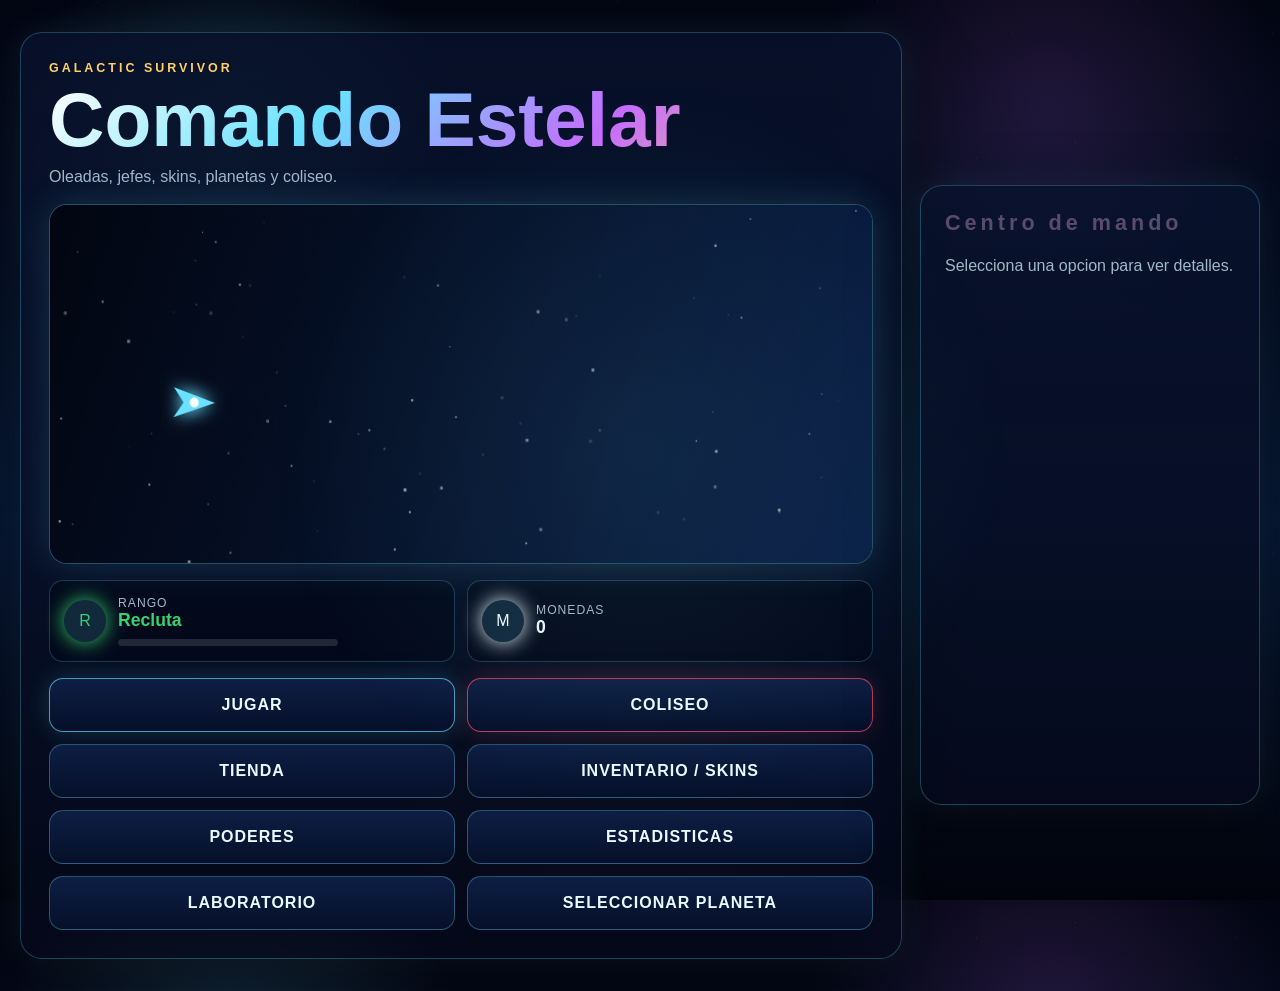
==== index.html @ d316ee35 "first commit" ====
<!DOCTYPE html>
<html lang="es">
<head>
    <meta charset="UTF-8">
    <meta name="viewport" content="width=device-width, initial-scale=1.0">
    <title>Galactic Survivor</title>
    <link rel="stylesheet" href="css/juego.css">
    <link rel="stylesheet" href="css/expansion.css">
    <link rel="stylesheet" href="css/menu.css">
</head>
<body class="menu-active">
    <main class="menu-shell">
        <section class="hero-panel" aria-label="Menu principal">
            <div class="brand-block">
                <p class="eyebrow">Galactic Survivor</p>
                <h1>Comando Estelar</h1>
                <p class="subtitle">Oleadas, jefes, skins, planetas y coliseo.</p>
            </div>

            <div class="preview-frame" id="previewFrame">
                <canvas id="gamePreview" width="920" height="360" aria-label="Preview animado del juego"></canvas>
                <div class="preview-scan"></div>
            </div>

            <div class="status-row">
                <article class="rank-card" id="rankCard">
                    <span class="rank-icon" id="rankIcon">R</span>
                    <div>
                        <small>Rango</small>
                        <strong id="rankName">Recluta</strong>
                        <div class="rank-bar"><span id="rankProgress"></span></div>
                    </div>
                </article>
                <article class="currency-card" id="coinCard">
                    <span class="coin-icon">M</span>
                    <div>
                        <small>Monedas</small>
                        <strong id="coinAmount">0</strong>
                    </div>
                </article>
            </div>

            <nav class="main-actions" aria-label="Acciones principales">
                <button class="pro-btn primary" data-play="normal">Jugar</button>
                <button class="pro-btn danger" data-play="coliseum">Coliseo</button>
                <button class="pro-btn" data-panel="shop">Tienda</button>
                <button class="pro-btn" data-panel="inventory">Inventario / Skins</button>
                <button class="pro-btn" data-panel="powers">Poderes</button>
                <button class="pro-btn" data-panel="stats">Estadisticas</button>
                <button class="pro-btn" data-panel="lab">Laboratorio</button>
                <button class="pro-btn" data-panel="planet">Seleccionar Planeta</button>
            </nav>
        </section>

        <aside class="side-panel">
            <h2 id="panelTitle">Centro de mando</h2>
            <div id="panelContent" class="panel-content">
                <p>Selecciona una opcion para ver detalles.</p>
            </div>
        </aside>
    </main>
    <div id="gameContainer">
        <canvas id="gameCanvas"></canvas>

        <!-- HUD -->
        <div id="hud" class="hidden">
            <div id="hudTop">
                <div id="playerStats">
                    <div id="healthBarContainer"><div id="healthBar"></div><span id="healthText">100/100</span></div>
                    <div id="shieldBarContainer"><div id="shieldBar"></div><span id="shieldText">0</span></div>
                </div>
                <div id="waveInfo"><span id="waveText">Oleada 1</span><span id="enemyCount">Enemigos: 0</span></div>
                <div id="scoreInfo"><span id="scoreText">Puntuacion: 0</span><span id="comboText">Combo: x1</span><span id="levelText">Nivel: 1</span></div>
            </div>

            <div id="hudBottom">
                <div id="weaponInfo"><span id="weaponName">Disparo Normal</span><div id="ammoBarContainer"><div id="ammoBar"></div></div></div>
                <div id="cooldowns">
                    <div class="cooldown" id="dashCooldown"><div class="cooldownBar" id="dashBar"></div><span>Dash (Shift)</span></div>
                    <div class="cooldown" id="skillCooldown"><div class="cooldownBar" id="skillBar"></div><span>Habilidad (E)</span></div>
                </div>
                <div id="powerups"><div id="activePowerups"></div></div>
            </div>
        </div>

        <!-- Gamification UI -->
        <div id="gamificationUI" class="hidden">
            <div id="topRightUI">
                <div class="currency-item"><span class="currency-icon">M</span><span id="coinsAmount">0</span></div>
                <div class="currency-item"><span class="currency-icon">C</span><span id="creditsAmount">0</span></div>
                <div class="currency-item"><span class="currency-icon">BP</span><span id="bpAmount">0</span></div>
            </div>
            <div id="playerXPBar">
                <span id="rankBadge">Novato</span>
                <div id="xpBarContainer"><div id="xpBarFill"></div></div>
                <span id="xpText">0/100</span>
            </div>
            <div id="quickAccessButtons">
                <button id="btnMissions" class="quick-btn" title="Misiones">M</button>
                <button id="btnShop" class="quick-btn" title="Tienda">T</button>
                <button id="btnRanking" class="quick-btn" title="Ranking">R</button>
                <button id="btnBattlePass" class="quick-btn" title="Pase de Batalla">BP</button>
            </div>

            <!-- Misiones -->
            <div id="missionsPanel" class="gamification-panel hidden">
                <div class="panel-header">
                    <h3>Misiones Diarias</h3>
                    <div class="panel-actions"><button id="btnRefreshMissions" class="action-btn" title="Renovar">Renovar</button><button id="closeMissions" class="close-btn">X</button></div>
                </div>
                <div id="missionsList"></div>
            </div>

            <!-- Tienda -->
            <div id="shopPanel" class="gamification-panel hidden">
                <div class="panel-header"><h3>Tienda</h3><button id="closeShop" class="close-btn">X</button></div>
                <div class="shopTabs">
                    <button class="shopTab active" data-tab="skin">Skins</button>
                    <button class="shopTab" data-tab="frame">Marcos</button>
                    <button class="shopTab" data-tab="effect">Efectos</button>
                </div>
                <div id="shopContent"></div>
            </div>

            <!-- Ranking -->
            <div id="rankingPanel" class="gamification-panel hidden">
                <div class="panel-header"><h3>Ranking</h3><button id="closeRanking" class="close-btn">X</button></div>
                <div class="rankingTabs">
                    <button class="rankTab active" data-rank="coins">Monedas</button>
                    <button class="rankTab" data-rank="kills">Kills</button>
                    <button class="rankTab" data-rank="level">Nivel</button>
                </div>
                <div id="rankingList"></div>
            </div>

            <!-- Battle Pass -->
            <div id="battlePassPanel" class="gamification-panel hidden">
                <div class="panel-header"><h3>Pase de Batalla</h3><button id="closeBattlePass" class="close-btn">X</button></div>
                <div class="bp-info">
                    <span>Nivel <span id="bpLevelNum">1</span></span>
                    <div id="bpProgressBar"><div id="bpProgressFill"></div></div>
                    <span id="bpXPText">0/1000 XP</span>
                </div>
                <div id="bpRewardsList"></div>
                <div id="premiumBanner" class="bp-premium-banner" style="display:none;"><button id="btnBuyPremium" class="premium-btn">Comprar Premium (1000 monedas)</button></div>
            </div>
        </div>

        <!-- Menus -->
        <div id="mainMenu" class="screen">
            <div class="menuBg"></div>
            <div class="menuContent">
                <h1 class="gameTitle">GALACTIC SURVIVOR</h1>
                <p class="gameSubtitle">Shooter espacial por oleadas</p>
                <div class="menuButtons">
                    <button id="btnStart" class="menuBtn primary">JUGAR</button>
                    <button id="btnColiseum" class="menuBtn primary coliseumBtn">COLISEO</button>
                    <button id="btnDifficulty" class="menuBtn">Dificultad: Normal</button>
                    <button id="btnControls" class="menuBtn">Controles</button>
                    <button id="btnGamificationMenu" class="menuBtn">Gamificacion</button>
                </div>
                <div id="highScore">Record: <span>0</span></div>
                <div id="playerStatsSummary">
                    <span>Nivel: <span id="menuLevel">1</span></span>
                    <span>Rango: <span id="menuRank">Novato</span></span>
                    <span>Monedas: <span id="menuCoins">0</span></span>
                </div>
            </div>
        </div>

        <div id="gamificationMenuScreen" class="screen hidden">
            <div class="menuBg"></div>
            <div class="menuContent">
                <h2>GAMIFICACION</h2>
                <p class="gameSubtitle">Misiones - Tienda - Ranking - Pase de Batalla</p>
                <div class="menuButtons">
                    <button id="btnOpenMissions" class="menuBtn">Misiones</button>
                    <button id="btnOpenShop" class="menuBtn">Tienda</button>
                    <button id="btnOpenRanking" class="menuBtn">Ranking</button>
                    <button id="btnOpenBattlePass" class="menuBtn">Pase</button>
                </div>
                <button id="btnBackGamification" class="menuBtn">Volver</button>
            </div>
        </div>

        <!-- Otras pantallas -->
        <div id="controlsScreen" class="screen hidden">
            <div class="menuBg"></div>
            <div class="menuContent">
                <h2>CONTROLES</h2>
                <div class="controlsList">
                    <div class="controlItem"><span class="key">W A S D</span><span>Moverse</span></div>
                    <div class="controlItem"><span class="key">Mouse</span><span>Apuntar</span></div>
                    <div class="controlItem"><span class="key">Click Izq</span><span>Disparar</span></div>
                    <div class="controlItem"><span class="key">Shift</span><span>Dash</span></div>
                    <div class="controlItem"><span class="key">E</span><span>Nave aliada gigante</span></div>
                    <div class="controlItem"><span class="key">C</span><span>Explosion de choque</span></div>
                    <div class="controlItem"><span class="key">R</span><span>Recargar</span></div>
                    <div class="controlItem"><span class="key">1-7</span><span>Cambiar Arma</span></div>
                    <div class="controlItem"><span class="key">8</span><span>Escopeta</span></div>
                    <div class="controlItem"><span class="key">9</span><span>Railgun</span></div>
                    <div class="controlItem"><span class="key">0</span><span>Canon Plasma</span></div>
                    <div class="controlItem"><span class="key">P / Esc</span><span>Pausar</span></div>
                </div>
                <button id="btnBackControls" class="menuBtn">Volver</button>
            </div>
        </div>

        <div id="pauseScreen" class="screen hidden">
            <div class="menuBg"></div>
            <div class="menuContent">
                <h2>PAUSA</h2>
                <div class="menuButtons">
                    <button id="btnResume" class="menuBtn primary">Reanudar</button>
                    <button id="btnRestartPause" class="menuBtn">Reiniciar</button>
                    <button id="btnMenuPause" class="menuBtn">Menu Principal</button>
                </div>
            </div>
        </div>

        <div id="gameOverScreen" class="screen hidden">
            <div class="menuBg"></div>
            <div class="menuContent">
                <h2 class="defeat">DERROTA</h2>
                <div class="statsSummary">
                    <p>Oleada: <span id="finalWave">1</span></p>
                    <p>Puntuacion: <span id="finalScore">0</span></p>
                    <p>Enemigos: <span id="finalKills">0</span></p>
                    <p>Combo max: <span id="finalCombo">x1</span></p>
                    <p>Nivel: <span id="finalLevel">1</span></p>
                    <p>XP total: <span id="finalXP">0</span></p>
                    <p>Monedas ganadas: <span id="finalCoins">0</span></p>
                </div>
                <div class="menuButtons">
                    <button id="btnRestart" class="menuBtn primary">Reintentar</button>
                    <button id="btnMenu" class="menuBtn">Menu Principal</button>
                </div>
            </div>
        </div>

        <div id="victoryScreen" class="screen hidden">
            <div class="menuBg"></div>
            <div class="menuContent">
                <h2 class="victory">VICTORIA!</h2>
                <p class="victorySub">Has derrotado a todos los jefes!</p>
                <div class="statsSummary">
                    <p>Puntuacion: <span id="victoryScore">0</span></p>
                    <p>Enemigos: <span id="victoryKills">0</span></p>
                    <p>Nivel: <span id="victoryLevel">1</span></p>
                    <p>XP: <span id="victoryXP">0</span></p>
                </div>
                <div class="menuButtons">
                    <button id="btnRestartVictory" class="menuBtn primary">Jugar de Nuevo</button>
                    <button id="btnMenuVictory" class="menuBtn">Menu Principal</button>
                </div>
            </div>
        </div>

        <div id="shopScreen" class="screen hidden">
            <div class="menuBg"></div>
            <div class="menuContent">
                <h2>MEJORAS</h2>
                <p class="shopSubtitle">Elige una mejora</p>
                <div id="shopOptions" class="shopGrid"></div>
                <button id="btnSkipShop" class="menuBtn">Saltar</button>
            </div>
        </div>

        <!-- Notificaciones & overlays -->
        <div id="notifications"></div>
        <div id="eventOverlay"></div>

        <!-- Boss bar -->
        <div id="bossBar" class="hidden">
            <div id="bossName">JEFE</div>
            <div id="bossHealthContainer"><div id="bossHealthBar"></div></div>
        </div>
    </div>

    <div id="toastLayer" class="toast-layer" aria-live="polite"></div>
    <div id="transitionOverlay" class="transition-overlay"></div>
    <script src="js/juego.js"></script>
    <script src="js/expansion.js"></script>
    <script src="js/mega-content.js"></script>
    <script src="js/menu.js"></script>
</body>
</html>
---- css/juego.css ----
/* ========================
   RESET & BASE
   ======================== */
* {
    margin: 0;
    padding: 0;
    box-sizing: border-box;
}

body {
    background: #0a0a0f;
    color: #fff;
    font-family: 'Segoe UI', 'Roboto', 'Arial', sans-serif;
    overflow: hidden;
    width: 100vw;
    height: 100vh;
}

#gameContainer {
    position: relative;
    width: 100vw;
    height: 100vh;
    overflow: hidden;
}

#gameCanvas {
    display: block;
    width: 100%;
    height: 100%;
    background: #0a0a0f;
}

/* ========================
   UTILITIES
   ======================== */
.hidden {
    display: none !important;
}

/* ========================
   SCREENS (Menus, Overlays)
   ======================== */
.screen {
    position: absolute;
    top: 0;
    left: 0;
    width: 100%;
    height: 100%;
    display: flex;
    align-items: center;
    justify-content: center;
    z-index: 100;
}

.menuBg {
    position: absolute;
    top: 0;
    left: 0;
    width: 100%;
    height: 100%;
    background: rgba(5, 5, 15, 0.92);
    backdrop-filter: blur(8px);
}

.menuContent {
    position: relative;
    z-index: 101;
    text-align: center;
    padding: 40px;
    max-width: 600px;
    width: 90%;
}

/* ========================
   TITLES & TEXT
   ======================== */
.gameTitle {
    font-size: 4rem;
    font-weight: 900;
    letter-spacing: 8px;
    text-transform: uppercase;
    background: linear-gradient(135deg, #00f0ff, #ff00e4, #ffea00);
    -webkit-background-clip: text;
    -webkit-text-fill-color: transparent;
    background-clip: text;
    text-shadow: 0 0 40px rgba(0, 240, 255, 0.5);
    margin-bottom: 10px;
    animation: titlePulse 3s ease-in-out infinite;
}

@keyframes titlePulse {
    0%, 100% { filter: brightness(1); }
    50% { filter: brightness(1.3); }
}

.gameSubtitle {
    font-size: 1.2rem;
    color: #8899aa;
    margin-bottom: 40px;
    letter-spacing: 4px;
    text-transform: uppercase;
}

h2 {
    font-size: 2.5rem;
    font-weight: 800;
    margin-bottom: 20px;
    letter-spacing: 4px;
}

h2.defeat {
    color: #ff4444;
    text-shadow: 0 0 30px rgba(255, 68, 68, 0.6);
}

h2.victory {
    color: #00ff88;
    text-shadow: 0 0 30px rgba(0, 255, 136, 0.6);
}

.victorySub {
    color: #aaddff;
    font-size: 1.1rem;
    margin-bottom: 20px;
}

/* ========================
   BUTTONS
   ======================== */
.menuButtons {
    display: flex;
    flex-direction: column;
    gap: 12px;
    margin-top: 30px;
}

.menuBtn {
    padding: 14px 40px;
    font-size: 1.1rem;
    font-weight: 700;
    letter-spacing: 2px;
    text-transform: uppercase;
    border: 2px solid rgba(0, 240, 255, 0.3);
    background: rgba(0, 20, 40, 0.6);
    color: #aaddff;
    cursor: pointer;
    transition: all 0.3s ease;
    border-radius: 4px;
    position: relative;
    overflow: hidden;
}

.menuBtn::before {
    content: '';
    position: absolute;
    top: 0;
    left: -100%;
    width: 100%;
    height: 100%;
    background: linear-gradient(90deg, transparent, rgba(0, 240, 255, 0.1), transparent);
    transition: left 0.5s ease;
}

.menuBtn:hover::before {
    left: 100%;
}

.menuBtn:hover {
    border-color: #00f0ff;
    color: #fff;
    background: rgba(0, 40, 80, 0.8);
    box-shadow: 0 0 20px rgba(0, 240, 255, 0.3);
    transform: translateY(-2px);
}

.menuBtn.primary {
    border-color: #00f0ff;
    background: rgba(0, 60, 100, 0.6);
    color: #fff;
    box-shadow: 0 0 15px rgba(0, 240, 255, 0.2);
}

.menuBtn.primary:hover {
    background: rgba(0, 100, 160, 0.8);
    box-shadow: 0 0 30px rgba(0, 240, 255, 0.5);
}

/* ========================
   STATS SUMMARY
   ======================== */
.statsSummary {
    margin: 20px 0;
    padding: 20px;
    background: rgba(0, 20, 40, 0.5);
    border: 1px solid rgba(0, 240, 255, 0.2);
    border-radius: 8px;
}

.statsSummary p {
    font-size: 1.1rem;
    margin: 8px 0;
    color: #aaddff;
}

.statsSummary span {
    color: #00f0ff;
    font-weight: 700;
    font-size: 1.2rem;
}

#highScore {
    margin-top: 30px;
    font-size: 1rem;
    color: #ffea00;
    letter-spacing: 2px;
}

#highScore span {
    font-weight: 700;
    font-size: 1.3rem;
}

/* ========================
   CONTROLS SCREEN
   ======================== */
.controlsList {
    display: flex;
    flex-direction: column;
    gap: 10px;
    margin: 20px 0;
    text-align: left;
    max-width: 400px;
    margin-left: auto;
    margin-right: auto;
}

.controlItem {
    display: flex;
    justify-content: space-between;
    align-items: center;
    padding: 10px 16px;
    background: rgba(0, 20, 40, 0.5);
    border: 1px solid rgba(0, 240, 255, 0.15);
    border-radius: 6px;
}

.controlItem .key {
    font-weight: 700;
    color: #00f0ff;
    font-family: monospace;
    font-size: 0.95rem;
    background: rgba(0, 40, 80, 0.5);
    padding: 4px 10px;
    border-radius: 4px;
    border: 1px solid rgba(0, 240, 255, 0.3);
}

.controlItem span:last-child {
    color: #aaddff;
    font-size: 0.95rem;
}

/* ========================
   SHOP SCREEN
   ======================== */
.shopSubtitle {
    color: #8899aa;
    margin-bottom: 20px;
}

.shopGrid {
    display: grid;
    grid-template-columns: repeat(auto-fit, minmax(160px, 1fr));
    gap: 15px;
    margin: 20px 0;
    max-width: 700px;
    margin-left: auto;
    margin-right: auto;
}

.shopOption {
    padding: 20px 15px;
    background: rgba(0, 20, 40, 0.6);
    border: 2px solid rgba(0, 240, 255, 0.2);
    border-radius: 10px;
    cursor: pointer;
    transition: all 0.3s ease;
    text-align: center;
}

.shopOption:hover {
    border-color: #00f0ff;
    background: rgba(0, 40, 80, 0.7);
    transform: translateY(-5px);
    box-shadow: 0 10px 30px rgba(0, 240, 255, 0.2);
}

.shopOption .shopIcon {
    font-size: 2.5rem;
    margin-bottom: 8px;
}

.shopOption .shopName {
    font-weight: 700;
    color: #fff;
    font-size: 0.95rem;
    margin-bottom: 4px;
}

.shopOption .shopDesc {
    font-size: 0.8rem;
    color: #8899aa;
}

/* ========================
   HUD
   ======================== */
#hud {
    position: absolute;
    top: 0;
    left: 0;
    width: 100%;
    height: 100%;
    pointer-events: none;
    z-index: 50;
}

#hudTop {
    position: absolute;
    top: 0;
    left: 0;
    width: 100%;
    padding: 15px 25px;
    display: flex;
    justify-content: space-between;
    align-items: flex-start;
    background: linear-gradient(to bottom, rgba(0,0,0,0.6), transparent);
}

#hudBottom {
    position: absolute;
    bottom: 0;
    left: 0;
    width: 100%;
    padding: 15px 25px;
    display: flex;
    justify-content: space-between;
    align-items: flex-end;
    background: linear-gradient(to top, rgba(0,0,0,0.6), transparent);
}

/* Player Stats */
#playerStats {
    display: flex;
    flex-direction: column;
    gap: 6px;
    min-width: 200px;
}

#healthBarContainer, #shieldBarContainer {
    position: relative;
    width: 200px;
    height: 18px;
    background: rgba(0, 0, 0, 0.5);
    border: 1px solid rgba(255, 255, 255, 0.1);
    border-radius: 9px;
    overflow: hidden;
}

#healthBar {
    width: 100%;
    height: 100%;
    background: linear-gradient(90deg, #ff3333, #ff6666);
    border-radius: 9px;
    transition: width 0.2s ease;
    box-shadow: 0 0 10px rgba(255, 51, 51, 0.4);
}

#shieldBar {
    width: 0%;
    height: 100%;
    background: linear-gradient(90deg, #00aaff, #66ccff);
    border-radius: 9px;
    transition: width 0.2s ease;
    box-shadow: 0 0 10px rgba(0, 170, 255, 0.4);
}

#healthText, #shieldText {
    position: absolute;
    top: 50%;
    left: 50%;
    transform: translate(-50%, -50%);
    font-size: 0.7rem;
    font-weight: 700;
    color: #fff;
    text-shadow: 0 1px 3px rgba(0,0,0,0.8);
    pointer-events: none;
}

/* Wave Info */
#waveInfo {
    text-align: center;
}

#waveText {
    display: block;
    font-size: 1.4rem;
    font-weight: 800;
    color: #ffea00;
    text-shadow: 0 0 15px rgba(255, 234, 0, 0.5);
    letter-spacing: 2px;
}

#enemyCount {
    display: block;
    font-size: 0.85rem;
    color: #8899aa;
    margin-top: 4px;
}

/* Score Info */
#scoreInfo {
    text-align: right;
    min-width: 180px;
}

#scoreText {
    display: block;
    font-size: 1.1rem;
    font-weight: 700;
    color: #00f0ff;
    text-shadow: 0 0 10px rgba(0, 240, 255, 0.4);
}

#comboText {
    display: block;
    font-size: 0.9rem;
    color: #ffaa00;
    margin-top: 4px;
    font-weight: 700;
}

/* Weapon Info */
#weaponInfo {
    display: flex;
    flex-direction: column;
    gap: 4px;
}

#weaponName {
    font-size: 0.85rem;
    font-weight: 700;
    color: #ffea00;
    text-shadow: 0 0 8px rgba(255, 234, 0, 0.3);
}

#ammoBarContainer {
    width: 150px;
    height: 8px;
    background: rgba(0, 0, 0, 0.5);
    border-radius: 4px;
    overflow: hidden;
}

#ammoBar {
    width: 100%;
    height: 100%;
    background: linear-gradient(90deg, #ffaa00, #ffea00);
    border-radius: 4px;
    transition: width 0.1s ease;
}

/* Cooldowns */
#cooldowns {
    display: flex;
    gap: 15px;
}

.cooldown {
    display: flex;
    flex-direction: column;
    align-items: center;
    gap: 4px;
}

.cooldown span {
    font-size: 0.65rem;
    color: #8899aa;
    text-transform: uppercase;
    letter-spacing: 1px;
}

.cooldownBar {
    width: 50px;
    height: 6px;
    background: rgba(0, 0, 0, 0.5);
    border-radius: 3px;
    overflow: hidden;
    border: 1px solid rgba(255, 255, 255, 0.1);
}

.cooldownBar.ready {
    background: linear-gradient(90deg, #00ff88, #00cc66);
    box-shadow: 0 0 8px rgba(0, 255, 136, 0.4);
}

.cooldownBar.cooldown {
    background: linear-gradient(90deg, #ff4444, #cc3333);
}

/* Powerups */
#activePowerups {
    display: flex;
    gap: 8px;
    flex-wrap: wrap;
    justify-content: flex-end;
}

.powerupIcon {
    width: 36px;
    height: 36px;
    border-radius: 50%;
    display: flex;
    align-items: center;
    justify-content: center;
    font-size: 1.2rem;
    border: 2px solid;
    position: relative;
    animation: powerupPulse 1s ease-in-out infinite;
}

@keyframes powerupPulse {
    0%, 100% { transform: scale(1); }
    50% { transform: scale(1.1); }
}

.powerupTimer {
    position: absolute;
    bottom: -2px;
    left: 50%;
    transform: translateX(-50%);
    font-size: 0.55rem;
    font-weight: 700;
    color: #fff;
    background: rgba(0,0,0,0.7);
    padding: 1px 4px;
    border-radius: 3px;
    white-space: nowrap;
}

/* ========================
   BOSS BAR
   ======================== */
#bossBar {
    position: absolute;
    top: 70px;
    left: 50%;
    transform: translateX(-50%);
    width: 500px;
    max-width: 80%;
    z-index: 60;
    text-align: center;
}

#bossName {
    font-size: 1.1rem;
    font-weight: 800;
    color: #ff4444;
    text-shadow: 0 0 15px rgba(255, 68, 68, 0.6);
    margin-bottom: 6px;
    letter-spacing: 3px;
    text-transform: uppercase;
}

#bossHealthContainer {
    width: 100%;
    height: 16px;
    background: rgba(0, 0, 0, 0.6);
    border: 2px solid rgba(255, 68, 68, 0.4);
    border-radius: 8px;
    overflow: hidden;
    box-shadow: 0 0 20px rgba(255, 68, 68, 0.2);
}

#bossHealthBar {
    width: 100%;
    height: 100%;
    background: linear-gradient(90deg, #cc0000, #ff4444, #ff6666);
    border-radius: 8px;
    transition: width 0.3s ease;
    box-shadow: inset 0 0 10px rgba(255, 0, 0, 0.3);
}

/* ========================
   NOTIFICATIONS
   ======================== */
#notifications {
    position: absolute;
    top: 80px;
    left: 50%;
    transform: translateX(-50%);
    z-index: 70;
    display: flex;
    flex-direction: column;
    align-items: center;
    gap: 8px;
    pointer-events: none;
}

.notification {
    padding: 10px 24px;
    border-radius: 6px;
    font-weight: 700;
    font-size: 0.95rem;
    animation: notifyIn 0.4s ease, notifyOut 0.4s ease 2s forwards;
    text-transform: uppercase;
    letter-spacing: 1px;
    white-space: nowrap;
}

.notification.wave {
    background: rgba(255, 234, 0, 0.15);
    border: 1px solid rgba(255, 234, 0, 0.4);
    color: #ffea00;
    text-shadow: 0 0 10px rgba(255, 234, 0, 0.5);
    font-size: 1.2rem;
}

.notification.boss {
    background: rgba(255, 68, 68, 0.15);
    border: 1px solid rgba(255, 68, 68, 0.4);
    color: #ff4444;
    text-shadow: 0 0 15px rgba(255, 68, 68, 0.6);
    font-size: 1.4rem;
}

.notification.powerup {
    background: rgba(0, 240, 255, 0.15);
    border: 1px solid rgba(0, 240, 255, 0.4);
    color: #00f0ff;
    text-shadow: 0 0 10px rgba(0, 240, 255, 0.5);
}

.notification.combo {
    background: rgba(255, 170, 0, 0.15);
    border: 1px solid rgba(255, 170, 0, 0.4);
    color: #ffaa00;
    text-shadow: 0 0 10px rgba(255, 170, 0, 0.5);
}

@keyframes notifyIn {
    from { opacity: 0; transform: translateY(-20px) scale(0.9); }
    to { opacity: 1; transform: translateY(0) scale(1); }
}

@keyframes notifyOut {
    from { opacity: 1; transform: translateY(0) scale(1); }
    to { opacity: 0; transform: translateY(-20px) scale(0.9); }
}

/* ========================
   DAMAGE NUMBERS (Canvas overlay via JS)
   ======================== */
/* Damage numbers are drawn on canvas */

/* ========================
   RESPONSIVE
   ======================== */
@media (max-width: 768px) {
    .gameTitle {
        font-size: 2.5rem;
        letter-spacing: 4px;
    }

    #hudTop, #hudBottom {
        padding: 10px 15px;
    }

    #healthBarContainer, #shieldBarContainer {
        width: 140px;
        height: 14px;
    }

    #waveText {
        font-size: 1rem;
    }

    #scoreText {
        font-size: 0.9rem;
    }

    .shopGrid {
        grid-template-columns: 1fr;
    }
}

/* ========================
   GALACTIC WAR OVERRIDES
   ======================== */
:root {
    --space-1: #020611;
    --space-2: #07152a;
    --space-3: #101c42;
    --glow-cyan: #7df9ff;
    --glow-gold: #ffd166;
    --glow-violet: #b388ff;
}

body {
    background:
        radial-gradient(circle at 20% 20%, rgba(125,249,255,0.08), transparent 22%),
        radial-gradient(circle at 80% 18%, rgba(179,136,255,0.12), transparent 20%),
        radial-gradient(circle at 50% 70%, rgba(255,209,102,0.06), transparent 30%),
        linear-gradient(180deg, var(--space-1), var(--space-2) 48%, var(--space-3));
    color: #e8f7ff;
    font-family: "Segoe UI", "Trebuchet MS", sans-serif;
}

#gameCanvas {
    background: linear-gradient(180deg, #030813, #08152c 50%, #0f2144);
}

.menuBg {
    background:
        radial-gradient(circle at 18% 18%, rgba(125,249,255,0.16), transparent 18%),
        radial-gradient(circle at 78% 20%, rgba(179,136,255,0.18), transparent 20%),
        radial-gradient(circle at 50% 75%, rgba(255,209,102,0.08), transparent 24%),
        rgba(2, 6, 17, 0.88);
}

.menuContent,
.statsSummary,
.controlItem,
#hudTop,
#hudBottom,
#bossHealthContainer {
    background: linear-gradient(180deg, rgba(10, 20, 42, 0.82), rgba(5, 12, 28, 0.78));
    border-color: rgba(125,249,255,0.18);
    box-shadow: 0 18px 40px rgba(0, 0, 0, 0.28), 0 0 30px rgba(125,249,255,0.08);
}

.gameTitle {
    background: linear-gradient(135deg, #ffffff, var(--glow-cyan), var(--glow-violet), var(--glow-gold));
    -webkit-background-clip: text;
    background-clip: text;
    text-shadow: 0 0 30px rgba(125, 249, 255, 0.25);
}

.menuBtn {
    border-color: rgba(125,249,255,0.32);
    background: linear-gradient(180deg, rgba(14, 32, 60, 0.92), rgba(9, 20, 40, 0.92));
    color: #dff8ff;
}

.menuBtn.primary {
    background: linear-gradient(180deg, rgba(16, 73, 118, 0.95), rgba(8, 41, 78, 0.95));
    box-shadow: 0 0 28px rgba(125,249,255,0.18);
}

#bossHealthBar {
    background: linear-gradient(90deg, #ff6b6b, #ffd166, #7df9ff);
}

.notification.wave {
    background: rgba(125, 249, 255, 0.14);
    border-color: rgba(125, 249, 255, 0.32);
    color: #dff8ff;
}

.notification.boss {
    background: rgba(255, 80, 80, 0.16);
    border-color: rgba(255, 120, 120, 0.42);
}

/* ========================
   CARTOON THEME OVERRIDES
   ======================== */
:root {
    --candy-pink: #ff8dc7;
    --candy-yellow: #ffd166;
    --candy-mint: #7ae582;
    --candy-sky: #7bdff2;
    --candy-lavender: #b388ff;
    --ink: #5b4b6a;
    --panel: rgba(255, 255, 255, 0.7);
}

body {
    background:
        radial-gradient(circle at top left, rgba(255,255,255,0.75), transparent 28%),
        linear-gradient(180deg, #b8f0ff 0%, #e4fbff 45%, #fff1c9 100%);
    color: var(--ink);
    font-family: "Trebuchet MS", "Comic Sans MS", "Segoe UI", sans-serif;
}

#gameCanvas {
    background: linear-gradient(180deg, #b8f0ff 0%, #fff6d8 100%);
}

.menuBg {
    background:
        radial-gradient(circle at 20% 20%, rgba(255,255,255,0.8), transparent 20%),
        radial-gradient(circle at 80% 15%, rgba(255,255,255,0.55), transparent 18%),
        linear-gradient(180deg, rgba(185,240,255,0.78), rgba(255,241,201,0.86));
    backdrop-filter: blur(12px);
}

.menuContent {
    background: rgba(255,255,255,0.34);
    border: 3px solid rgba(255,255,255,0.55);
    border-radius: 32px;
    box-shadow: 0 20px 50px rgba(129, 114, 170, 0.18);
}

.gameTitle {
    font-family: "Trebuchet MS", "Comic Sans MS", cursive;
    text-transform: none;
    letter-spacing: 3px;
    background: linear-gradient(135deg, var(--candy-pink), var(--candy-lavender), var(--candy-sky), var(--candy-yellow));
    text-shadow: 0 8px 20px rgba(255, 141, 199, 0.25);
}

.gameSubtitle,
h2,
.victorySub,
.statsSummary p,
.controlItem span:last-child,
.cooldown span,
#scoreText,
#waveText,
#enemyCount,
#highScore {
    color: var(--ink);
}

h2.defeat {
    color: #ff6b8b;
    text-shadow: 0 0 18px rgba(255, 107, 139, 0.25);
}

h2.victory {
    color: #38b66a;
    text-shadow: 0 0 18px rgba(56, 182, 106, 0.25);
}

.menuBtn,
.controlItem,
.statsSummary,
.shopCard,
#hudTop,
#hudBottom,
#bossHealthContainer,
.notification {
    border-radius: 24px;
}

.menuBtn {
    border: 3px solid rgba(255,255,255,0.8);
    background: linear-gradient(180deg, rgba(255,255,255,0.95), rgba(255,240,248,0.92));
    color: var(--ink);
    box-shadow: 0 10px 22px rgba(123, 223, 242, 0.22);
}

.menuBtn.primary {
    background: linear-gradient(180deg, #ff9fd1, #ff7ebb);
    color: #fff;
    border-color: #fff3fb;
    box-shadow: 0 14px 26px rgba(255, 141, 199, 0.34);
}

.menuBtn:hover {
    border-color: #fff;
    background: linear-gradient(180deg, #ffffff, #fff6fb);
    color: #4c3e62;
    box-shadow: 0 14px 24px rgba(179, 136, 255, 0.28);
}

.menuBtn.primary:hover {
    background: linear-gradient(180deg, #ffb1d8, #ff8dc7);
    box-shadow: 0 16px 30px rgba(255, 141, 199, 0.45);
}

.statsSummary,
.controlItem {
    background: var(--panel);
    border: 2px solid rgba(255,255,255,0.7);
    box-shadow: 0 10px 24px rgba(124, 176, 255, 0.14);
}

.controlItem .key {
    color: #6f5eb7;
    background: rgba(255,255,255,0.88);
    border: 2px solid rgba(179,136,255,0.35);
    border-radius: 14px;
}

#hudTop,
#hudBottom {
    background: linear-gradient(180deg, rgba(255,255,255,0.82), rgba(255,245,250,0.72));
    border: 2px solid rgba(255,255,255,0.7);
    box-shadow: 0 10px 26px rgba(123, 223, 242, 0.18);
    backdrop-filter: blur(10px);
}

#healthBarContainer,
#shieldBarContainer,
#ammoBarContainer,
.cooldownBar,
#bossHealthContainer {
    background: rgba(255,255,255,0.82);
    border: 2px solid rgba(255,255,255,0.8);
    box-shadow: inset 0 2px 6px rgba(91, 75, 106, 0.08);
}

#healthBar {
    background: linear-gradient(90deg, #ff8da1, #ffb36b);
}

#shieldBar {
    background: linear-gradient(90deg, #7bdff2, #8ec5ff);
}

#ammoBar {
    background: linear-gradient(90deg, #ffd166, #ffe29a);
}

.cooldownBar.ready {
    background: linear-gradient(90deg, #7ae582, #8df2a1);
    box-shadow: 0 0 10px rgba(122, 229, 130, 0.35);
}

.cooldownBar.cooldown {
    background: linear-gradient(90deg, #ff9ab1, #ff7f96);
}

.powerupIcon {
    background: rgba(255,255,255,0.9);
    box-shadow: 0 8px 16px rgba(123, 223, 242, 0.2);
}

.powerupTimer {
    background: rgba(91, 75, 106, 0.75);
}

#bossName {
    color: #ff6b8b;
    text-shadow: 0 0 14px rgba(255, 107, 139, 0.26);
}

#bossHealthBar {
    background: linear-gradient(90deg, #ff9ab1, #ff7eb1, #ffb36b);
}

.notification {
    border: 2px solid rgba(255,255,255,0.85);
    background: rgba(255,255,255,0.88);
    color: var(--ink);
    box-shadow: 0 12px 25px rgba(91, 75, 106, 0.12);
    text-transform: none;
}

.notification.wave {
    background: linear-gradient(180deg, #fff3a8, #ffe27a);
    color: #7a5c00;
    text-shadow: none;
}

.notification.boss {
    background: linear-gradient(180deg, #ffb3cf, #ff8fbf);
    color: #7f2f63;
    text-shadow: none;
}

.notification.powerup {
    background: linear-gradient(180deg, #9ef5ff, #7bdff2);
    color: #285b75;
    text-shadow: none;
}

.notification.combo {
    background: linear-gradient(180deg, #ffe2a5, #ffd166);
    color: #8a5f00;
    text-shadow: none;
}

/* ========================
   GALACTIC EPIC OVERRIDES
   ======================== */
:root {
    --space-bg-1: #050816;
    --space-bg-2: #0b1434;
    --space-accent: #6ae2ff;
    --space-magenta: #c56bff;
    --space-gold: #ffd166;
    --space-red: #ff6b6b;
    --space-panel: rgba(8, 18, 46, 0.72);
    --space-border: rgba(106, 226, 255, 0.32);
}

body {
    background:
        radial-gradient(circle at 20% 20%, rgba(197,107,255,0.16), transparent 26%),
        radial-gradient(circle at 80% 10%, rgba(106,226,255,0.18), transparent 22%),
        radial-gradient(circle at 50% 80%, rgba(255,209,102,0.08), transparent 28%),
        linear-gradient(180deg, var(--space-bg-1), var(--space-bg-2));
    color: #ebf6ff;
    font-family: "Segoe UI", "Trebuchet MS", sans-serif;
}

#gameCanvas {
    background: radial-gradient(circle at center, #101c47 0%, #060915 70%, #02030a 100%);
}

.menuBg {
    background:
        radial-gradient(circle at 25% 18%, rgba(197,107,255,0.14), transparent 20%),
        radial-gradient(circle at 78% 22%, rgba(106,226,255,0.14), transparent 18%),
        linear-gradient(180deg, rgba(2,6,18,0.86), rgba(9,18,44,0.92));
    backdrop-filter: blur(10px);
}

.menuContent,
.statsSummary,
.controlItem,
#hudTop,
#hudBottom,
#bossHealthContainer,
.notification {
    background: var(--space-panel);
    border: 1px solid var(--space-border);
    box-shadow: 0 18px 50px rgba(0, 0, 0, 0.35);
}

.menuContent {
    border-radius: 24px;
}

.gameTitle {
    text-transform: uppercase;
    letter-spacing: 7px;
    background: linear-gradient(135deg, var(--space-accent), #ffffff, var(--space-magenta), var(--space-gold));
    text-shadow: 0 0 30px rgba(106, 226, 255, 0.32);
}

.gameSubtitle,
.cooldown span,
.controlItem span:last-child,
.statsSummary p {
    color: #b9ccf5;
}

.menuBtn {
    border: 1px solid rgba(106,226,255,0.4);
    background: rgba(8, 24, 62, 0.88);
    color: #d9f7ff;
    border-radius: 14px;
}

.menuBtn.primary {
    background: linear-gradient(90deg, rgba(68,186,255,0.9), rgba(136,98,255,0.92));
    border-color: rgba(255,255,255,0.25);
}

.menuBtn:hover {
    background: rgba(20, 42, 92, 0.95);
    box-shadow: 0 0 28px rgba(106,226,255,0.3);
}

.menuBtn.primary:hover {
    background: linear-gradient(90deg, rgba(92,208,255,1), rgba(160,116,255,1));
}

#healthBarContainer,
#shieldBarContainer,
#ammoBarContainer,
.cooldownBar,
#bossHealthContainer {
    background: rgba(0, 0, 0, 0.35);
    border-color: rgba(255,255,255,0.12);
}

#healthBar {
    background: linear-gradient(90deg, #ff6b6b, #ff8e72);
}

#shieldBar {
    background: linear-gradient(90deg, #4facfe, #6ae2ff);
}

#ammoBar {
    background: linear-gradient(90deg, var(--space-gold), #ffe9a8);
}

.cooldownBar.ready {
    background: linear-gradient(90deg, #00ffa3, #6ae2ff);
}

.cooldownBar.cooldown {
    background: linear-gradient(90deg, #ff6b6b, #c44569);
}

#bossName {
    color: #fff0c2;
    text-shadow: 0 0 18px rgba(255, 209, 102, 0.45);
}

#bossHealthBar {
    background: linear-gradient(90deg, #ff6b6b, #ff9f43, #ffd166);
}

#weaponName,
#highScore,
.controlItem .key,
.statsSummary span {
    color: var(--space-accent);
}

#notifications {
    top: 96px;
    gap: 12px;
}

.notification {
    border-radius: 16px;
    text-transform: uppercase;
    letter-spacing: 2px;
    font-weight: 800;
}

.notification.wave {
    background: rgba(106,226,255,0.14);
    border-color: rgba(106,226,255,0.38);
    color: #9beeff;
}

.notification.boss {
    background: rgba(255,107,107,0.12);
    border-color: rgba(255,107,107,0.38);
    color: #ffd7d7;
    font-size: 1.15rem;
}

.notification.powerup {
    background: rgba(197,107,255,0.14);
    border-color: rgba(197,107,255,0.38);
    color: #efd7ff;
}

#eventOverlay {
    position: absolute;
    inset: 0;
    pointer-events: none;
    background:
        radial-gradient(circle at 10% 20%, rgba(255,255,255,0.1), transparent 1.5%),
        radial-gradient(circle at 30% 40%, rgba(255,255,255,0.1), transparent 1.2%),
        radial-gradient(circle at 70% 25%, rgba(255,255,255,0.12), transparent 1.3%),
        radial-gradient(circle at 82% 72%, rgba(255,255,255,0.1), transparent 1.1%),
        radial-gradient(circle at 56% 12%, rgba(255,255,255,0.08), transparent 1%),
        radial-gradient(circle at 42% 78%, rgba(255,255,255,0.08), transparent 1%);
    animation: starDrift 14s linear infinite;
    opacity: 0.55;
}

@keyframes starDrift {
    from { transform: translateY(0); }
    to { transform: translateY(18px); }
}

/* ========================
   INDEX PAGE
   ======================== */
.container {
    position: relative;
    width: 100vw;
    height: 100vh;
    display: flex;
    align-items: center;
    justify-content: center;
    background:
        radial-gradient(circle at 25% 20%, rgba(106,226,255,0.12), transparent 18%),
        radial-gradient(circle at 75% 15%, rgba(197,107,255,0.12), transparent 16%),
        linear-gradient(180deg, #050816, #0b1434);
    overflow: hidden;
}

.container::before {
    content: '';
    position: absolute;
    inset: 0;
    background:
        radial-gradient(circle at 10% 20%, rgba(255,255,255,0.1), transparent 1.5%),
        radial-gradient(circle at 30% 40%, rgba(255,255,255,0.1), transparent 1.2%),
        radial-gradient(circle at 70% 25%, rgba(255,255,255,0.12), transparent 1.3%),
        radial-gradient(circle at 82% 72%, rgba(255,255,255,0.1), transparent 1.1%),
        radial-gradient(circle at 56% 12%, rgba(255,255,255,0.08), transparent 1%),
        radial-gradient(circle at 42% 78%, rgba(255,255,255,0.08), transparent 1%);
    animation: starDrift 14s linear infinite;
    opacity: 0.4;
}

.content {
    position: relative;
    z-index: 10;
    text-align: center;
    padding: 60px 80px;
    background: rgba(8, 24, 62, 0.72);
    border: 1px solid rgba(106, 226, 255, 0.32);
    border-radius: 24px;
    box-shadow: 0 20px 60px rgba(0, 0, 0, 0.45);
    backdrop-filter: blur(10px);
}

.title {
    font-size: 3.5rem;
    font-weight: 900;
    letter-spacing: 6px;
    text-transform: uppercase;
    background: linear-gradient(135deg, #6ae2ff, #ffffff, #c56bff, #ffd166);
    -webkit-background-clip: text;
    -webkit-text-fill-color: transparent;
    background-clip: text;
    text-shadow: 0 0 30px rgba(106, 226, 255, 0.3);
    margin-bottom: 40px;
    animation: titlePulse 3s ease-in-out infinite;
}

@keyframes titlePulse {
    0%, 100% { filter: brightness(1); }
    50% { filter: brightness(1.3); }
}

.menu {
    display: flex;
    flex-direction: column;
    gap: 20px;
    align-items: center;
}

.btn-play {
    display: inline-block;
    padding: 20px 80px;
    font-size: 1.6rem;
    font-weight: 800;
    letter-spacing: 4px;
    text-transform: uppercase;
    border: 2px solid rgba(106,226,255,0.4);
    background: linear-gradient(90deg, rgba(68,186,255,0.9), rgba(136,98,255,0.92));
    color: #fff;
    text-decoration: none;
    border-radius: 14px;
    cursor: pointer;
    transition: all 0.3s ease;
    box-shadow: 0 0 28px rgba(106,226,255,0.25);
    margin-bottom: 30px;
}

.btn-play:hover {
    background: linear-gradient(90deg, rgba(92,208,255,1), rgba(160,116,255,1));
    box-shadow: 0 0 40px rgba(106,226,255,0.45);
    transform: scale(1.05);
}

.menu-options {
    display: grid;
    grid-template-columns: repeat(2, 1fr);
    gap: 12px;
    margin-top: 10px;
}

.btn-option {
    padding: 14px 28px;
    font-size: 1rem;
    font-weight: 700;
    letter-spacing: 2px;
    text-transform: uppercase;
    border: 1px solid rgba(106,226,255,0.32);
    background: rgba(8, 24, 62, 0.88);
    color: #d9f7ff;
    border-radius: 14px;
    cursor: pointer;
    transition: all 0.3s ease;
}

.btn-option:hover {
    background: rgba(20, 42, 92, 0.95);
    border-color: rgba(106,226,255,0.6);
    box-shadow: 0 0 20px rgba(106,226,255,0.3);
    transform: translateY(-2px);
}

/* GAMIFICATION */
#topRightUI{position:absolute;top:15px;right:20px;display:flex;gap:15px;z-index:100;pointer-events:none;}.currency-item{background:rgba(8,24,62,0.82);border:1px solid rgba(106,226,255,0.32);border-radius:12px;padding:6px 14px;display:flex;align-items:center;gap:6px;font-size:0.9rem;font-weight:700;color:#d9f7ff;box-shadow:0 0 12px rgba(106,226,255,0.15);}.currency-icon{font-size:1.1rem;}#playerXPBar{position:absolute;bottom:80px;left:50%;transform:translateX(-50%);display:flex;align-items:center;gap:12px;background:rgba(8,24,62,0.8);border:1px solid rgba(106,226,255,0.32);border-radius:16px;padding:8px 16px;z-index:100;min-width:300px;}#rankBadge{font-size:0.85rem;font-weight:800;color:#ffd166;text-transform:uppercase;letter-spacing:1px;}#xpBarContainer{flex:1;height:14px;background:rgba(0,0,0,0.4);border:1px solid rgba(106,226,255,0.2);border-radius:7px;overflow:hidden;}#xpBarFill{height:100%;background:linear-gradient(90deg,#6ae2ff,#c56bff);border-radius:7px;transition:width 0.3s ease;}#xpText{font-size:0.8rem;font-weight:700;color:#d9f7ff;}#quickAccessButtons{position:absolute;bottom:20px;right:20px;display:grid;grid-template-columns:repeat(2,1fr);gap:10px;z-index:100;}.quick-btn{width:52px;height:52px;border-radius:12px;border:2px solid rgba(106,226,255,0.4);background:rgba(8,24,62,0.9);color:#fff;font-size:1.4rem;cursor:pointer;transition:all 0.2s ease;box-shadow:0 0 15px rgba(106,226,255,0.2);}.quick-btn:hover{transform:scale(1.1);border-color:#00f0ff;box-shadow:0 0 25px rgba(0,240,255,0.5);}.gamification-panel{position:absolute;top:50%;left:50%;transform:translate(-50%,-50%);width:600px;max-width:90vw;max-height:80vh;background:rgba(8,24,62,0.92);border:2px solid rgba(106,226,255,0.4);border-radius:20px;box-shadow:0 0 50px rgba(0,240,255,0.3);z-index:200;display:flex;flex-direction:column;overflow:hidden;}.panel-header{display:flex;justify-content:space-between;align-items:center;padding:16px 20px;background:rgba(0,40,80,0.4);border-bottom:1px solid rgba(106,226,255,0.2);}.panel-header h3{margin:0;font-size:1.3rem;font-weight:800;color:#00f0ff;letter-spacing:2px;text-transform:uppercase;}.panel-actions{display:flex;gap:8px;}.action-btn,.close-btn{background:transparent;border:none;color:#d9f7ff;font-size:1.2rem;cursor:pointer;padding:4px 8px;border-radius:6px;transition:background 0.2s;}.action-btn:hover,.close-btn:hover{background:rgba(106,226,255,0.2);}.close-btn{font-weight:bold;font-size:1.4rem;}.shopTabs,.rankingTabs{display:flex;justify-content:center;gap:12px;padding:12px;background:rgba(0,20,40,0.4);border-bottom:1px solid rgba(106,226,255,0.1);}.shopTab,.rankTab{padding:8px 20px;border-radius:10px;border:1px solid rgba(106,226,255,0.3);background:rgba(8,24,62,0.7);color:#d9f7ff;font-weight:600;cursor:pointer;transition:all 0.2s;}.shopTab.active,.rankTab.active{background:linear-gradient(90deg,rgba(0,100,200,0.8),rgba(100,50,200,0.8));border-color:#00f0ff;box-shadow:0 0 15px rgba(0,240,255,0.4);}.shopTab:hover,.rankTab:hover{border-color:#00f0ff;transform:translateY(-1px);}#missionsList{padding:16px;overflow-y:auto;flex:1;display:flex;flex-direction:column;gap:12px;}.mission-card{background:rgba(0,20,40,0.5);border:1px solid rgba(106,226,255,0.2);border-radius:12px;padding:14px;transition:transform 0.2s,border-color 0.2s;}.mission-card:hover{border-color:rgba(106,226,255,0.5);transform:translateX(4px);}.mission-card>div:first-child{font-weight:700;color:#d9f7ff;margin-bottom:8px;font-size:0.95rem;}.mission-bar-bg{height:10px;background:rgba(0,0,0,0.4);border-radius:5px;overflow:hidden;margin-bottom:6px;}.mission-bar-fill{height:100%;background:linear-gradient(90deg,#00f0ff,#c56bff);border-radius:5px;transition:width 0.3s ease;}.mission-info{font-size:0.8rem;color:#8899aa;margin-bottom:8px;display:flex;justify-content:space-between;}.claim-btn{width:100%;padding:8px;border-radius:8px;border:1px solid rgba(0,255,136,0.4);background:rgba(0,200,100,0.2);color:#00ff88;font-weight:700;cursor:pointer;transition:all 0.2s;}.claim-btn:disabled{opacity:0.5;cursor:not-allowed;border-color:rgba(100,100,100,0.4);background:rgba(50,50,50,0.2);color:#666;}.claim-btn:not(:disabled):hover{background:rgba(0,255,136,0.4);box-shadow:0 0 15px rgba(0,255,136,0.3);}#shopContent{padding:16px;display:grid;grid-template-columns:repeat(auto-fill,minmax(150px,1fr));gap:12px;overflow-y:auto;flex:1;}.shop-item{background:rgba(0,20,40,0.5);border:1px solid rgba(106,226,255,0.2);border-radius:12px;padding:12px;display:flex;flex-direction:column;align-items:center;gap:6px;cursor:pointer;transition:all 0.2s;}.shop-item:hover:not(:disabled){border-color:#00f0ff;transform:translateY(-3px);box-shadow:0 8px 20px rgba(0,240,255,0.2);}.shop-item:disabled{opacity:0.5;cursor:not-allowed;}.item-preview{width:60px;height:60px;border-radius:50%;display:flex;align-items:center;justify-content:center;font-size:1.8rem;border:2px solid rgba(255,255,255,0.2);}.item-name{font-weight:700;color:#d9f7ff;font-size:0.9rem;text-align:center;}.item-desc{font-size:0.75rem;color:#8899aa;text-align:center;}.item-price{font-weight:700;color:#ffea00;font-size:0.9rem;}#rankingList{padding:12px 16px;overflow-y:auto;flex:1;display:flex;flex-direction:column;gap:8px;}.rank-entry{display:flex;justify-content:space-between;align-items:center;padding:10px 14px;background:rgba(0,20,40,0.4);border:1px solid rgba(106,226,255,0.1);border-radius:10px;font-size:0.9rem;}.rank-entry:nth-child(1){border-color:#ffd700;background:rgba(255,215,0,0.15);}.rank-entry:nth-child(2){border-color:#c0c0c0;background:rgba(192,192,192,0.15);}.rank-entry:nth-child(3){border-color:#cd7f32;background:rgba(205,127,50,0.15);}.rk-pos{font-weight:800;color:#00f0ff;min-width:30px;}.rk-nm{flex:1;color:#d9f7ff;font-weight:600;}.rk-val{color:#ffea00;font-weight:700;}#battlePassPanel{max-height:70vh;}.bp-info{display:flex;align-items:center;gap:12px;padding:12px 20px;background:rgba(0,40,80,0.3);border-bottom:1px solid rgba(106,226,255,0.1);font-weight:700;color:#ffea00;}#bpProgressBar{flex:1;height:12px;background:rgba(0,0,0,0.4);border:1px solid rgba(106,226,255,0.2);border-radius:6px;overflow:hidden;}#bpProgressFill{height:100%;background:linear-gradient(90deg,#ffd700,#ffaa00);border-radius:6px;transition:width 0.3s ease;}#bpRewardsList{padding:12px;overflow-y:auto;flex:1;display:flex;flex-direction:column;gap:10px;}.bp-level{display:flex;justify-content:space-between;align-items:center;padding:10px 14px;background:rgba(0,20,40,0.4);border:1px solid rgba(106,226,255,0.1);border-radius:10px;font-size:0.85rem;}.bp-level-num{font-weight:800;color:#00f0ff;}.bp-free{color:#00ff88;margin-left:10px;}.bp-premium{color:#ffd700;margin-left:10px;}.bp-claimed{color:#00ff88;font-weight:bold;}.bp-premium-banner{padding:12px;text-align:center;border-top:1px solid rgba(106,226,255,0.1);}.premium-btn{padding:12px 24px;border-radius:12px;border:2px solid #ffd700;background:linear-gradient(90deg,rgba(255,215,0,0.3),rgba(255,170,0,0.3));color:#ffd700;font-weight:800;cursor:pointer;transition:all 0.3s;}.premium-btn:hover{background:linear-gradient(90deg,rgba(255,215,0,0.5),rgba(255,170,0,0.5));box-shadow:0 0 20px rgba(255,215,0,0.5);}#playerStatsSummary{margin-top:20px;display:flex;gap:20px;justify-content:center;font-size:0.9rem;color:#8899aa;}#playerStatsSummary span span{color:#00f0ff;font-weight:700;}

/* ==================== GAMIFICATION ==================== */
#topRightUI{position:absolute;top:15px;right:20px;display:flex;gap:15px;z-index:100;pointer-events:none;}
.currency-item{background:rgba(8,24,62,0.82);border:1px solid rgba(106,226,255,0.32);border-radius:12px;padding:6px 14px;display:flex;align-items:center;gap:6px;font-size:0.9rem;font-weight:700;color:#d9f7ff;box-shadow:0 0 12px rgba(106,226,255,0.15);}
.currency-icon{font-size:1.1rem;}
#playerXPBar{position:absolute;bottom:80px;left:50%;transform:translateX(-50%);display:flex;align-items:center;gap:12px;background:rgba(8,24,62,0.8);border:1px solid rgba(106,226,255,0.32);border-radius:16px;padding:8px 16px;z-index:100;min-width:280px;}
#rankBadge{font-size:0.85rem;font-weight:800;color:#ffd166;text-transform:uppercase;}
#xpBarContainer{flex:1;height:14px;background:rgba(0,0,0,0.4);border:1px solid rgba(106,226,255,0.2);border-radius:7px;overflow:hidden;}
#xpBarFill{height:100%;background:linear-gradient(90deg,#6ae2ff,#c56bff);border-radius:7px;transition:width 0.3s ease;}
#xpText{font-size:0.8rem;font-weight:700;color:#d9f7ff;}
#quickAccessButtons{position:absolute;bottom:20px;right:20px;display:grid;grid-template-columns:repeat(2,1fr);gap:10px;z-index:100;}
.quick-btn{width:52px;height:52px;border-radius:12px;border:2px solid rgba(106,226,255,0.4);background:rgba(8,24,62,0.9);color:#fff;font-size:1.4rem;cursor:pointer;transition:all 0.2s ease;box-shadow:0 0 15px rgba(106,226,255,0.2);}
.quick-btn:hover{transform:scale(1.1);border-color:#00f0ff;box-shadow:0 0 25px rgba(0,240,255,0.5);}
.gamification-panel{position:absolute;top:50%;left:50%;transform:translate(-50%,-50%);width:600px;max-width:90vw;max-height:80vh;background:rgba(8,24,62,0.92);border:2px solid rgba(106,226,255,0.4);border-radius:20px;box-shadow:0 0 50px rgba(0,240,255,0.3);z-index:200;display:flex;flex-direction:column;overflow:hidden;}
.panel-header{display:flex;justify-content:space-between;align-items:center;padding:16px 20px;background:rgba(0,40,80,0.4);border-bottom:1px solid rgba(106,226,255,0.2);}
.panel-header h3{margin:0;font-size:1.3rem;font-weight:800;color:#00f0ff;letter-spacing:2px;text-transform:uppercase;}
.panel-actions{display:flex;gap:8px;}
.action-btn,.close-btn{background:transparent;border:none;color:#d9f7ff;font-size:1.2rem;cursor:pointer;padding:4px 8px;border-radius:6px;transition:background 0.2s;}
.action-btn:hover,.close-btn:hover{background:rgba(106,226,255,0.2);}
.close-btn{font-weight:bold;font-size:1.4rem;}
.shopTabs,.rankingTabs{display:flex;justify-content:center;gap:12px;padding:12px;background:rgba(0,20,40,0.4);border-bottom:1px solid rgba(106,226,255,0.1);}
.shopTab,.rankTab{padding:8px 20px;border-radius:10px;border:1px solid rgba(106,226,255,0.3);background:rgba(8,24,62,0.7);color:#d9f7ff;font-weight:600;cursor:pointer;transition:all 0.2s;}
.shopTab.active,.rankTab.active{background:linear-gradient(90deg,rgba(0,100,200,0.8),rgba(100,50,200,0.8));border-color:#00f0ff;box-shadow:0 0 15px rgba(0,240,255,0.4);}
.shopTab:hover,.rankTab:hover{border-color:#00f0ff;transform:translateY(-1px);}
#missionsList{padding:16px;overflow-y:auto;flex:1;display:flex;flex-direction:column;gap:12px;}
.mission-card{background:rgba(0,20,40,0.5);border:1px solid rgba(106,226,255,0.2);border-radius:12px;padding:14px;transition:transform 0.2s,border-color 0.2s;}
.mission-card:hover{border-color:rgba(106,226,255,0.5);transform:translateX(4px);}
.mission-card>div:first-child{font-weight:700;color:#d9f7ff;margin-bottom:8px;font-size:0.95rem;}
.mission-bar-bg{height:10px;background:rgba(0,0,0,0.4);border-radius:5px;overflow:hidden;margin-bottom:6px;}
.mission-bar-fill{height:100%;background:linear-gradient(90deg,#00f0ff,#c56bff);border-radius:5px;transition:width 0.3s ease;}
.mission-info{font-size:0.8rem;color:#8899aa;margin-bottom:8px;display:flex;justify-content:space-between;}
.claim-btn{width:100%;padding:8px;border-radius:8px;border:1px solid rgba(0,255,136,0.4);background:rgba(0,200,100,0.2);color:#00ff88;font-weight:700;cursor:pointer;transition:all 0.2s;}
.claim-btn:disabled{opacity:0.5;cursor:not-allowed;border-color:rgba(100,100,100,0.4);background:rgba(50,50,50,0.2);color:#666;}
.claim-btn:not(:disabled):hover{background:rgba(0,255,136,0.4);box-shadow:0 0 15px rgba(0,255,136,0.3);}
#shopContent{padding:16px;display:grid;grid-template-columns:repeat(auto-fill,minmax(150px,1fr));gap:12px;overflow-y:auto;flex:1;}
.shop-item{background:rgba(0,20,40,0.5);border:1px solid rgba(106,226,255,0.2);border-radius:12px;padding:12px;display:flex;flex-direction:column;align-items:center;gap:6px;cursor:pointer;transition:all 0.2s;}
.shop-item:hover:not(:disabled){border-color:#00f0ff;transform:translateY(-3px);box-shadow:0 8px 20px rgba(0,240,255,0.2);}
.shop-item:disabled{opacity:0.5;cursor:not-allowed;}
.item-preview{width:60px;height:60px;border-radius:50%;display:flex;align-items:center;justify-content:center;font-size:1.8rem;border:2px solid rgba(255,255,255,0.2);}
.item-name{font-weight:700;color:#d9f7ff;font-size:0.9rem;text-align:center;}
.item-desc{font-size:0.75rem;color:#8899aa;text-align:center;}
.item-price{font-weight:700;color:#ffea00;font-size:0.9rem;}
#rankingList{padding:12px 16px;overflow-y:auto;flex:1;display:flex;flex-direction:column;gap:8px;}
.rank-entry{display:flex;justify-content:space-between;align-items:center;padding:10px 14px;background:rgba(0,20,40,0.4);border:1px solid rgba(106,226,255,0.1);border-radius:10px;font-size:0.9rem;}
.rank-entry:nth-child(1){border-color:#ffd700;background:rgba(255,215,0,0.15);}
.rank-entry:nth-child(2){border-color:#c0c0c0;background:rgba(192,192,192,0.15);}
.rank-entry:nth-child(3){border-color:#cd7f32;background:rgba(205,127,50,0.15);}
.rk-pos{font-weight:800;color:#00f0ff;min-width:30px;}
.rk-nm{flex:1;color:#d9f7ff;font-weight:600;}
.rk-val{color:#ffea00;font-weight:700;}
#battlePassPanel{max-height:70vh;}
.bp-info{display:flex;align-items:center;gap:12px;padding:12px 20px;background:rgba(0,40,80,0.3);border-bottom:1px solid rgba(106,226,255,0.1);font-weight:700;color:#ffea00;}
#bpProgressBar{flex:1;height:12px;background:rgba(0,0,0,0.4);border:1px solid rgba(106,226,255,0.2);border-radius:6px;overflow:hidden;}
#bpProgressFill{height:100%;background:linear-gradient(90deg,#ffd700,#ffaa00);border-radius:6px;transition:width 0.3s ease;}
#bpRewardsList{padding:12px;overflow-y:auto;flex:1;display:flex;flex-direction:column;gap:10px;}
.bp-level{display:flex;justify-content:space-between;align-items:center;padding:10px 14px;background:rgba(0,20,40,0.4);border:1px solid rgba(106,226,255,0.1);border-radius:10px;font-size:0.85rem;}
.bp-level-num{font-weight:800;color:#00f0ff;}
.bp-free{color:#00ff88;margin-left:10px;}
.bp-premium{color:#ffd700;margin-left:10px;}
.bp-claimed{color:#00ff88;font-weight:bold;}
.bp-premium-banner{padding:12px;text-align:center;border-top:1px solid rgba(106,226,255,0.1);}
.premium-btn{padding:12px 24px;border-radius:12px;border:2px solid #ffd700;background:linear-gradient(90deg,rgba(255,215,0,0.3),rgba(255,170,0,0.3));color:#ffd700;font-weight:800;cursor:pointer;transition:all 0.3s;}
.premium-btn:hover{background:linear-gradient(90deg,rgba(255,215,0,0.5),rgba(255,170,0,0.5));box-shadow:0 0 20px rgba(255,215,0,0.5);}
#playerStatsSummary{margin-top:20px;display:flex;gap:20px;justify-content:center;font-size:0.9rem;color:#8899aa;}
#playerStatsSummary span span{color:#00f0ff;font-weight:700;}

/* ========================
   ADVANCED SHOP & SKINS
   ======================== */
#shopPanel {
    width: min(980px, 94vw);
    max-height: 86vh;
}

#shopContent.advanced-shop-grid {
    grid-template-columns: repeat(auto-fill, minmax(220px, 1fr));
    gap: 14px;
    padding: 18px;
}

.skin-card {
    min-height: 220px;
    align-items: stretch;
    text-align: left;
    border-color: color-mix(in srgb, var(--skin-color) 55%, rgba(106,226,255,0.2));
    background:
        radial-gradient(circle at 18% 12%, color-mix(in srgb, var(--skin-accent) 22%, transparent), transparent 30%),
        linear-gradient(180deg, rgba(8,24,62,0.94), rgba(3,10,28,0.96));
    position: relative;
    overflow: hidden;
}

.skin-card::before {
    content: '';
    position: absolute;
    inset: 0;
    border-radius: inherit;
    opacity: 0;
    background: linear-gradient(135deg, transparent, color-mix(in srgb, var(--skin-color) 22%, transparent), transparent);
    transition: opacity 0.2s ease;
    pointer-events: none;
}

.skin-card:hover::before,
.skin-card.equipped::before {
    opacity: 1;
}

.skin-card:hover {
    transform: translateY(-4px);
    border-color: var(--skin-accent);
    box-shadow: 0 14px 28px rgba(0,0,0,0.28), 0 0 24px color-mix(in srgb, var(--skin-color) 38%, transparent);
}

.skin-card.equipped {
    border-color: var(--skin-accent);
    box-shadow: 0 0 26px color-mix(in srgb, var(--skin-color) 48%, transparent);
}

.skin-preview {
    width: 72px;
    height: 72px;
    margin: 0 auto 6px;
    border-radius: 50%;
    background:
        radial-gradient(circle at 50% 50%, #fff 0 12%, var(--skin-accent) 13% 28%, var(--skin-color) 30% 62%, rgba(255,255,255,0.12) 64% 100%);
    border-color: var(--skin-accent);
    box-shadow: 0 0 24px color-mix(in srgb, var(--skin-color) 55%, transparent);
}

.skin-card .item-name {
    color: #ffffff;
    font-size: 1rem;
    line-height: 1.2;
}

.skin-card .item-desc {
    color: #a9c5d8;
    line-height: 1.35;
    min-height: 54px;
}

.skin-meta {
    margin-top: auto;
    display: flex;
    justify-content: space-between;
    align-items: center;
    gap: 8px;
    font-size: 0.82rem;
    color: #ffd166;
}

.skin-meta strong {
    color: #04101f;
    background: linear-gradient(90deg, var(--skin-accent), #ffffff);
    border-radius: 8px;
    padding: 7px 10px;
    white-space: nowrap;
}

.skin-card.locked .skin-preview {
    filter: grayscale(0.25);
}

.shop-empty {
    grid-column: 1 / -1;
    padding: 28px;
    text-align: center;
    color: #d9f7ff;
    border: 1px solid rgba(106,226,255,0.25);
    border-radius: 12px;
    background: rgba(8,24,62,0.64);
}

@media (max-width: 760px) {
    #shopContent.advanced-shop-grid {
        grid-template-columns: 1fr;
    }

    #topRightUI {
        left: 10px;
        right: 10px;
        justify-content: center;
        flex-wrap: wrap;
    }

    #playerXPBar {
        min-width: 0;
        width: calc(100vw - 24px);
        bottom: 92px;
    }
}
---- css/expansion.css ----
/* Expansion UI: maps, coliseum and advanced shop filters */
.coliseumBtn {
    border-color: rgba(255, 96, 96, 0.65);
    background: linear-gradient(180deg, rgba(126, 20, 48, 0.95), rgba(48, 10, 24, 0.95));
    box-shadow: 0 0 24px rgba(255, 64, 96, 0.24);
}

.mapMenuContent {
    width: min(1040px, 94vw);
    max-width: 1040px;
}

#mapGrid {
    display: grid;
    grid-template-columns: repeat(auto-fit, minmax(210px, 1fr));
    gap: 14px;
    margin: 22px 0;
    max-height: 58vh;
    overflow-y: auto;
    padding: 4px;
}

.map-card {
    min-height: 210px;
    padding: 18px;
    border: 2px solid color-mix(in srgb, var(--map-color) 55%, rgba(255,255,255,0.15));
    border-radius: 16px;
    background:
        radial-gradient(circle at 50% 30%, color-mix(in srgb, var(--map-color) 24%, transparent), transparent 34%),
        linear-gradient(180deg, rgba(8,24,62,0.94), rgba(3,10,28,0.96));
    color: #eaf9ff;
    cursor: pointer;
    display: flex;
    flex-direction: column;
    align-items: center;
    gap: 10px;
    transition: transform .2s ease, box-shadow .2s ease, border-color .2s ease;
}

.map-card:hover {
    transform: translateY(-4px);
    border-color: var(--map-accent);
    box-shadow: 0 16px 30px rgba(0,0,0,.3), 0 0 28px color-mix(in srgb, var(--map-color) 45%, transparent);
}

.map-planet {
    width: 72px;
    height: 72px;
    border-radius: 50%;
    background:
        radial-gradient(circle at 35% 30%, #fff, var(--map-accent) 16%, var(--map-color) 48%, rgba(0,0,0,.35) 100%);
    box-shadow: 0 0 26px color-mix(in srgb, var(--map-color) 60%, transparent);
}

.map-card strong {
    font-size: 1.05rem;
    letter-spacing: 1px;
}

.map-card small {
    color: #a9c5d8;
    line-height: 1.35;
}

.map-card em {
    color: var(--map-accent);
    font-style: normal;
    font-weight: 800;
}

.skin-shop-controls {
    display: grid;
    grid-template-columns: 1fr auto auto;
    gap: 10px;
    padding: 14px 18px 0;
}

.skin-shop-controls input,
.skin-shop-controls select {
    min-height: 40px;
    border: 1px solid rgba(106,226,255,.34);
    border-radius: 10px;
    background: rgba(3,10,28,.88);
    color: #eaf9ff;
    padding: 0 12px;
    font: inherit;
}

.skin-rarity {
    align-self: center;
    padding: 4px 9px;
    border-radius: 999px;
    color: #04101f;
    background: linear-gradient(90deg, var(--skin-accent), #ffffff);
    font-size: .72rem;
    font-weight: 900;
    letter-spacing: 1px;
    text-transform: uppercase;
}

.quick-btn,
.close-btn,
.action-btn {
    min-width: 44px;
    min-height: 36px;
    line-height: 1;
    white-space: nowrap;
}

.action-btn {
    font-size: .82rem;
    border: 1px solid rgba(106,226,255,.28);
}

body[data-map="meat"] #gameCanvas {
    background: radial-gradient(circle at 50% 45%, #7f1d1d, #2a0609 62%, #090203);
}

body[data-map="arena"] #gameCanvas {
    background: radial-gradient(circle at 50% 55%, #9a5b18, #3b1f0b 60%, #110804);
}

body[data-map="lava"] #gameCanvas {
    background: radial-gradient(circle at 50% 70%, #ff6b00, #5b1206 48%, #120404);
}

body[data-map="iceworld"] #gameCanvas {
    background: radial-gradient(circle at 50% 40%, #dbeafe, #60a5fa 40%, #0b2447 100%);
}

body[data-map="darkworld"] #gameCanvas {
    background: radial-gradient(circle at 50% 45%, #1f1147, #080812 55%, #020205);
}

body[data-mode="coliseum"] #gameCanvas {
    outline: 4px solid rgba(255, 80, 120, .26);
    outline-offset: -4px;
}

.weapon-hint {
    color: #ffd166;
    font-size: .72rem;
    letter-spacing: 1px;
}

.rarity-cosmica,
.rarity-mitica,
.rarity-nuclear,
.rarity-jurasica {
    border-width: 3px;
}

body[data-mode="coliseum"] #waveText,
body[data-mode="coliseum"] #bossName {
    color: #ff6b8b;
    text-shadow: 0 0 18px rgba(255, 80, 120, .55);
}

@media (max-width: 760px) {
    .skin-shop-controls {
        grid-template-columns: 1fr;
    }

    #mapGrid {
        grid-template-columns: 1fr;
        max-height: 62vh;
    }
}

/* Advanced shop, cosmetics and modern battle pass */
#shopPanel,
#battlePassPanel {
    width: min(1120px, 94vw);
    max-width: 1120px;
    border-radius: 18px;
    background:
        radial-gradient(circle at 18% 0%, rgba(106,226,255,.16), transparent 28%),
        radial-gradient(circle at 92% 12%, rgba(255,209,102,.12), transparent 24%),
        rgba(5,12,28,.96);
}

.shopTabs {
    flex-wrap: wrap;
}

.mega-shop-controls {
    grid-template-columns: minmax(220px, 1fr) 220px;
}

#shopContent.mega-shop-grid {
    grid-template-columns: repeat(auto-fill, minmax(190px, 1fr));
    align-items: stretch;
}

.mega-shop-section {
    grid-column: 1 / -1;
    padding: 12px 14px 6px;
    color: #ffd166;
    font-weight: 900;
    letter-spacing: 1px;
    text-transform: uppercase;
    border-bottom: 1px solid rgba(255,209,102,.24);
}

.mega-shop-card {
    position: relative;
    min-height: 260px;
    border-color: color-mix(in srgb, var(--item-color, #6ae2ff) 45%, rgba(255,255,255,.14));
    background:
        radial-gradient(circle at 50% 16%, color-mix(in srgb, var(--item-color, #6ae2ff) 18%, transparent), transparent 34%),
        linear-gradient(180deg, rgba(9,26,54,.9), rgba(3,9,24,.94));
}

.mega-shop-card.equipped {
    outline: 2px solid var(--item-accent, #fff);
    box-shadow: 0 0 28px color-mix(in srgb, var(--item-color, #6ae2ff) 45%, transparent);
}

.mega-shop-card.locked {
    filter: saturate(.78);
}

.mega-preview {
    width: 74px;
    height: 74px;
    border-radius: 18px;
    display: grid;
    place-items: center;
    border: 2px solid color-mix(in srgb, var(--item-color, #6ae2ff) 55%, #fff);
    background:
        radial-gradient(circle at 36% 28%, #fff, var(--item-accent, #fff) 13%, var(--item-color, #6ae2ff) 45%, rgba(0,0,0,.5) 100%);
    box-shadow: 0 0 24px color-mix(in srgb, var(--item-color, #6ae2ff) 55%, transparent);
}

.frame-preview {
    border-radius: 50%;
    background: transparent;
    box-shadow:
        inset 0 0 0 9px color-mix(in srgb, var(--item-color, #ffd166) 70%, #fff),
        0 0 28px var(--item-color, #ffd166);
}

.effect-preview {
    border-radius: 50%;
    animation: cosmeticSpin 2.4s linear infinite;
}

.projectile-preview {
    width: 88px;
    height: 42px;
    border-radius: 99px;
}

.package-preview {
    border-radius: 12px;
    transform: rotate(45deg) scale(.82);
}

.shop-state {
    margin-top: auto;
    color: #ffd166;
    font-size: .82rem;
    font-weight: 900;
}

.bp-modern-track {
    display: grid !important;
    grid-template-columns: repeat(auto-fill, minmax(210px, 1fr));
    gap: 14px !important;
    padding: 18px !important;
}

.bp-modern-card {
    min-height: 178px;
    padding: 14px;
    border: 1px solid rgba(106,226,255,.22);
    border-radius: 14px;
    background:
        radial-gradient(circle at 20% 12%, rgba(255,255,255,.08), transparent 24%),
        linear-gradient(180deg, rgba(10,28,58,.9), rgba(4,12,30,.94));
    display: flex;
    flex-direction: column;
    gap: 10px;
}

.bp-modern-card.available {
    border-color: rgba(0,255,136,.42);
}

.bp-modern-card.claimed {
    opacity: .72;
    border-color: rgba(106,226,255,.22);
}

.bp-modern-card.locked {
    filter: grayscale(.38);
}

.bp-reward-stack {
    display: grid;
    gap: 6px;
    flex: 1;
}

.bp-reward-stack span {
    padding: 6px 8px;
    border-radius: 8px;
    background: rgba(255,255,255,.06);
    color: #d9f7ff;
    font-size: .78rem;
}

.bp-modern-card.rarity-cosmica,
.mega-shop-card.rarity-cosmica {
    border-color: #6ae2ff;
    box-shadow: 0 0 24px rgba(106,226,255,.2);
}

.bp-modern-card.rarity-mitica,
.mega-shop-card.rarity-mitica {
    border-color: #c56bff;
    box-shadow: 0 0 24px rgba(197,107,255,.18);
}

.bp-modern-card.rarity-nuclear,
.mega-shop-card.rarity-nuclear {
    border-color: #9cff3a;
    box-shadow: 0 0 24px rgba(156,255,58,.18);
}

body[data-mode="coliseum"] #hudTop::after {
    content: "COLISEO BOSS RUSH";
    position: absolute;
    left: 50%;
    top: 54px;
    transform: translateX(-50%);
    color: #ffd166;
    font-weight: 900;
    letter-spacing: 2px;
    text-shadow: 0 0 18px rgba(255,209,102,.55);
    pointer-events: none;
}

@keyframes cosmeticSpin {
    to { transform: rotate(360deg); }
}

@media (max-width: 760px) {
    .mega-shop-controls {
        grid-template-columns: 1fr;
    }

    #shopContent.mega-shop-grid,
    .bp-modern-track {
        grid-template-columns: 1fr;
    }
}

/* Tiered Coliseum selector */
.coliseum-select-content {
    width: min(1180px, 94vw);
    max-width: 1180px;
}

.coliseum-tier-grid {
    display: grid;
    grid-template-columns: repeat(3, minmax(0, 1fr));
    gap: 18px;
    margin: 28px 0 22px;
}

.coliseum-tier-card {
    position: relative;
    min-height: 360px;
    padding: 24px;
    border: 2px solid rgba(106,226,255,.34);
    border-radius: 18px;
    overflow: hidden;
    display: flex;
    flex-direction: column;
    align-items: center;
    gap: 12px;
    color: #eaf9ff;
    background:
        radial-gradient(circle at 50% 18%, rgba(255,255,255,.18), transparent 12%),
        radial-gradient(circle at 50% 78%, rgba(106,226,255,.22), transparent 36%),
        linear-gradient(180deg, rgba(6,18,42,.96), rgba(2,7,20,.98));
    box-shadow: 0 20px 42px rgba(0,0,0,.38);
    animation: coliseumCardIn .55s ease both;
}

.coliseum-tier-card:nth-child(2) {
    animation-delay: .08s;
}

.coliseum-tier-card:nth-child(3) {
    animation-delay: .16s;
}

.coliseum-tier-card::before,
.coliseum-tier-card::after {
    content: "";
    position: absolute;
    inset: auto 8% 18% 8%;
    height: 34%;
    border: 2px solid currentColor;
    border-top: 0;
    border-radius: 0 0 50% 50%;
    opacity: .18;
    pointer-events: none;
}

.coliseum-tier-card::after {
    inset: 16% 10% auto 10%;
    height: 24%;
    border: 1px solid currentColor;
    border-bottom: 0;
    border-radius: 50% 50% 0 0;
}

.coliseum-tier-card:hover {
    transform: translateY(-6px) scale(1.02);
}

.coliseum-tier-card.tier1 {
    color: #7df9ff;
    border-color: rgba(125,249,255,.55);
    background:
        radial-gradient(circle at 50% 22%, rgba(125,249,255,.2), transparent 14%),
        radial-gradient(circle at 50% 78%, rgba(15,23,42,.92), transparent 42%),
        linear-gradient(180deg, #071525, #020617);
}

.coliseum-tier-card.tier2 {
    color: #ff4d6d;
    border-color: rgba(255,77,109,.58);
    background:
        radial-gradient(circle at 18% 28%, rgba(197,107,255,.22), transparent 17%),
        radial-gradient(circle at 82% 24%, rgba(255,77,109,.2), transparent 18%),
        repeating-linear-gradient(90deg, rgba(255,255,255,.06) 0 2px, transparent 2px 22px),
        linear-gradient(180deg, #261033, #120616);
}

.coliseum-tier-card.tier3 {
    color: #ffd166;
    border-color: rgba(255,209,102,.72);
    background:
        radial-gradient(circle at 18% 18%, rgba(106,226,255,.16), transparent 14%),
        radial-gradient(circle at 82% 16%, rgba(197,107,255,.2), transparent 18%),
        radial-gradient(circle at 50% 78%, rgba(255,209,102,.28), transparent 42%),
        linear-gradient(180deg, #2b174a, #170a1f 58%, #08030b);
}

.tier-skulls {
    min-height: 68px;
    display: grid;
    place-items: center;
    font-size: 3.3rem;
    line-height: 1;
    color: currentColor;
    text-shadow: 0 0 24px currentColor;
}

.coliseum-tier-card h3 {
    margin: 0;
    color: #fff;
    font-size: 1.55rem;
    letter-spacing: 2px;
}

.coliseum-tier-card p,
.coliseum-tier-card small,
.coliseum-tier-card span,
.coliseum-tier-card em {
    position: relative;
    z-index: 1;
    margin: 0;
    text-align: center;
}

.coliseum-tier-card p {
    color: #d9f7ff;
    font-weight: 800;
}

.coliseum-tier-card small {
    color: #a9c5d8;
    line-height: 1.35;
}

.coliseum-tier-card span,
.coliseum-tier-card em {
    padding: 6px 10px;
    border-radius: 999px;
    background: rgba(255,255,255,.08);
    font-style: normal;
    font-weight: 900;
}

.coliseum-tier-card .menuBtn {
    margin-top: auto;
    width: min(220px, 100%);
}

body[data-mode="coliseum"][data-coliseum-tier="1"] #gameCanvas {
    background:
        radial-gradient(circle at 50% 55%, rgba(125,249,255,.12), transparent 26%),
        radial-gradient(circle at 50% 120%, #0f172a, #020617 58%);
}

body[data-mode="coliseum"][data-coliseum-tier="2"] #gameCanvas {
    background:
        repeating-linear-gradient(90deg, rgba(255,255,255,.04) 0 2px, transparent 2px 32px),
        radial-gradient(circle at 28% 18%, rgba(197,107,255,.2), transparent 22%),
        radial-gradient(circle at 72% 18%, rgba(255,77,109,.18), transparent 20%),
        radial-gradient(circle at 50% 105%, #4c1026, #100512 58%);
}

body[data-mode="coliseum"][data-coliseum-tier="3"] #gameCanvas {
    background:
        radial-gradient(circle at 16% 18%, rgba(106,226,255,.18), transparent 10%),
        radial-gradient(circle at 86% 18%, rgba(255,209,102,.2), transparent 13%),
        radial-gradient(circle at 50% 38%, rgba(197,107,255,.18), transparent 26%),
        radial-gradient(circle at 50% 115%, #6b3a14, #18071f 54%, #040208);
}

body[data-mode="coliseum"][data-coliseum-tier="1"] #hudTop::after {
    content: "COLISEO I | DUELO INDIVIDUAL";
}

body[data-mode="coliseum"][data-coliseum-tier="2"] #hudTop::after {
    content: "COLISEO II | COMBATE DOBLE";
    color: #ff4d6d;
}

body[data-mode="coliseum"][data-coliseum-tier="3"] #hudTop::after {
    content: "COLISEO III | GUERRA DE CAMPEONES";
    color: #ffd166;
}

@keyframes coliseumCardIn {
    from { opacity: 0; transform: translateY(18px) scale(.96); }
    to { opacity: 1; transform: translateY(0) scale(1); }
}

@media (max-width: 960px) {
    .coliseum-tier-grid {
        grid-template-columns: 1fr;
        max-height: 62vh;
        overflow-y: auto;
        padding-right: 4px;
    }
}
---- css/menu.css ----
:root {
    --bg: #050816;
    --panel: rgba(8, 18, 44, .76);
    --line: rgba(106, 226, 255, .26);
    --text: #eaf9ff;
    --muted: #9fb9c8;
    --cyan: #6ae2ff;
    --violet: #c56bff;
    --gold: #ffd166;
    --danger: #ff4d6d;
}

* { box-sizing: border-box; }

body {
    margin: 0;
    min-height: 100vh;
    overflow-x: hidden;
    color: var(--text);
    font-family: "Segoe UI", Arial, sans-serif;
    background:
        radial-gradient(circle at 18% 18%, rgba(106,226,255,.18), transparent 18%),
        radial-gradient(circle at 82% 12%, rgba(197,107,255,.14), transparent 18%),
        radial-gradient(circle at 50% 84%, rgba(255,209,102,.08), transparent 26%),
        linear-gradient(180deg, #030512, #071634 58%, #02040d);
}

body.game-active {
    overflow: hidden;
}

body.menu-active #gameContainer {
    opacity: 0;
    visibility: hidden;
    pointer-events: none;
}

body.game-active .menu-shell,
body.game-active .toast-layer {
    display: none;
}

body.game-active #gameContainer {
    opacity: 1;
    visibility: visible;
    pointer-events: auto;
}

#gameContainer {
    position: fixed !important;
    inset: 0;
    width: 100vw;
    height: 100vh;
    z-index: 10;
    opacity: 0;
    visibility: hidden;
    pointer-events: none;
    transition: opacity .45s ease;
}

body::before,
body::after {
    content: "";
    position: fixed;
    inset: -20%;
    pointer-events: none;
}

body::before {
    background:
        radial-gradient(circle at 12% 24%, rgba(255,255,255,.2), transparent 1px),
        radial-gradient(circle at 36% 70%, rgba(255,255,255,.16), transparent 1px),
        radial-gradient(circle at 74% 30%, rgba(255,255,255,.18), transparent 1px),
        radial-gradient(circle at 88% 82%, rgba(255,255,255,.14), transparent 1px);
    background-size: 260px 260px;
    animation: starDrift 18s linear infinite;
    opacity: .65;
}

body::after {
    background: radial-gradient(circle, rgba(106,226,255,.08), transparent 34%);
    animation: ambientPulse 5s ease-in-out infinite;
}

.menu-shell {
    width: min(1240px, calc(100vw - 32px));
    min-height: 100vh;
    margin: 0 auto;
    padding: 32px 0;
    display: grid;
    grid-template-columns: minmax(0, 1fr) 340px;
    gap: 18px;
    align-items: center;
    animation: shellIn .75s ease both;
}

.hero-panel,
.side-panel {
    position: relative;
    border: 1px solid var(--line);
    border-radius: 22px;
    background: linear-gradient(180deg, rgba(8,18,44,.84), rgba(5,10,28,.72));
    box-shadow: 0 24px 70px rgba(0,0,0,.45), 0 0 36px rgba(106,226,255,.1);
    backdrop-filter: blur(14px);
}

.hero-panel {
    padding: 28px;
}

.side-panel {
    padding: 24px;
    min-height: 620px;
}

.brand-block {
    margin-bottom: 18px;
}

.eyebrow {
    margin: 0 0 8px;
    color: var(--gold);
    text-transform: uppercase;
    letter-spacing: 3px;
    font-size: .78rem;
    font-weight: 800;
}

h1 {
    margin: 0;
    font-size: clamp(2.2rem, 6vw, 5.2rem);
    line-height: .95;
    letter-spacing: 0;
    background: linear-gradient(135deg, #fff, var(--cyan), var(--violet), var(--gold));
    -webkit-background-clip: text;
    color: transparent;
}

.subtitle {
    margin: 12px 0 0;
    color: var(--muted);
}

.preview-frame {
    position: relative;
    height: clamp(220px, 32vw, 360px);
    overflow: hidden;
    border-radius: 18px;
    border: 1px solid rgba(106,226,255,.34);
    background: #020611;
    box-shadow: inset 0 0 48px rgba(106,226,255,.1), 0 0 38px rgba(106,226,255,.16);
    transform-origin: center;
}

#gamePreview {
    width: 100%;
    height: 100%;
    display: block;
}

.preview-scan {
    position: absolute;
    inset: 0;
    background: linear-gradient(180deg, transparent, rgba(255,255,255,.06), transparent);
    transform: translateY(-100%);
    animation: scan 4s linear infinite;
    pointer-events: none;
}

.status-row {
    display: grid;
    grid-template-columns: 1fr 1fr;
    gap: 12px;
    margin: 16px 0;
}

.rank-card,
.currency-card {
    display: flex;
    gap: 12px;
    align-items: center;
    padding: 14px;
    min-height: 82px;
    border: 1px solid rgba(106,226,255,.22);
    border-radius: 14px;
    background: rgba(2,8,22,.56);
}

.rank-icon,
.coin-icon {
    width: 42px;
    height: 42px;
    display: grid;
    place-items: center;
    border-radius: 50%;
    background: rgba(106,226,255,.14);
    box-shadow: 0 0 20px currentColor;
}

.rank-card small,
.currency-card small {
    display: block;
    color: var(--muted);
    font-size: .76rem;
    text-transform: uppercase;
    letter-spacing: 1px;
}

.rank-card strong,
.currency-card strong {
    font-size: 1.1rem;
}

.rank-bar {
    width: min(220px, 38vw);
    height: 7px;
    margin-top: 8px;
    border-radius: 99px;
    background: rgba(255,255,255,.12);
    overflow: hidden;
}

.rank-bar span {
    display: block;
    height: 100%;
    width: 0;
    background: currentColor;
    border-radius: inherit;
    transition: width .4s ease;
}

.currency-card.pulse {
    animation: coinPulse .45s ease;
}

.main-actions {
    display: grid;
    grid-template-columns: repeat(2, minmax(0, 1fr));
    gap: 12px;
}

.pro-btn {
    position: relative;
    overflow: hidden;
    min-height: 54px;
    border: 1px solid rgba(106,226,255,.32);
    border-radius: 14px;
    background: linear-gradient(180deg, rgba(14,32,70,.95), rgba(6,16,42,.95));
    color: var(--text);
    font: inherit;
    font-weight: 900;
    letter-spacing: 1px;
    text-transform: uppercase;
    cursor: pointer;
    transition: transform .22s ease, border-color .22s ease, box-shadow .22s ease;
    animation: buttonIn .5s ease both;
}

.pro-btn:nth-child(1) { animation-delay: .08s; }
.pro-btn:nth-child(2) { animation-delay: .14s; }
.pro-btn:nth-child(3) { animation-delay: .20s; }
.pro-btn:nth-child(4) { animation-delay: .26s; }
.pro-btn:nth-child(5) { animation-delay: .32s; }
.pro-btn:nth-child(6) { animation-delay: .38s; }
.pro-btn:nth-child(7) { animation-delay: .44s; }
.pro-btn:nth-child(8) { animation-delay: .50s; }

.pro-btn::before {
    content: "";
    position: absolute;
    inset: 0;
    background: linear-gradient(110deg, transparent, rgba(255,255,255,.18), transparent);
    transform: translateX(-120%);
    transition: transform .38s ease;
}

.pro-btn:hover {
    transform: scale(1.05);
    border-color: var(--cyan);
    box-shadow: 0 0 26px rgba(106,226,255,.24);
}

.pro-btn:hover::before {
    transform: translateX(120%);
}

.pro-btn.primary {
    border-color: rgba(106,226,255,.65);
    box-shadow: 0 0 24px rgba(106,226,255,.18);
}

.pro-btn.danger {
    border-color: rgba(255,77,109,.7);
    box-shadow: 0 0 24px rgba(255,77,109,.18);
}

.ripple {
    position: absolute;
    width: 18px;
    height: 18px;
    border-radius: 50%;
    background: rgba(255,255,255,.45);
    transform: translate(-50%, -50%);
    animation: ripple .55s ease-out forwards;
    pointer-events: none;
}

.side-panel h2 {
    margin: 0 0 18px;
    font-size: 1.35rem;
}

.panel-content {
    color: var(--muted);
    line-height: 1.55;
}

.panel-list {
    display: grid;
    gap: 10px;
}

.panel-item {
    padding: 12px;
    border: 1px solid rgba(106,226,255,.18);
    border-radius: 12px;
    background: rgba(2,8,22,.46);
    color: var(--text);
}

.toast-layer {
    position: fixed;
    top: 18px;
    right: 18px;
    z-index: 60;
    display: grid;
    gap: 10px;
    width: min(360px, calc(100vw - 32px));
}

.toast {
    padding: 13px 15px;
    border: 1px solid rgba(106,226,255,.28);
    border-radius: 12px;
    background: rgba(5,12,28,.92);
    box-shadow: 0 12px 26px rgba(0,0,0,.32), 0 0 20px rgba(106,226,255,.1);
    animation: toastIn .35s ease both, toastOut .45s ease 4s forwards;
}

.transition-overlay {
    position: fixed;
    inset: 0;
    z-index: 10000;
    pointer-events: none;
    background: #000;
    opacity: 0;
    transition: opacity .72s ease;
}

body.launching .transition-overlay {
    opacity: 1;
}

body.launching .preview-frame {
    animation: launchZoom .72s ease forwards;
}

@keyframes shellIn {
    from { opacity: 0; transform: scale(.96); }
    to { opacity: 1; transform: scale(1); }
}

@keyframes buttonIn {
    from { opacity: 0; transform: translateY(14px); }
    to { opacity: 1; transform: translateY(0); }
}

@keyframes starDrift {
    from { transform: translate3d(0,0,0); }
    to { transform: translate3d(-80px,80px,0); }
}

@keyframes ambientPulse {
    0%, 100% { opacity: .6; transform: scale(1); }
    50% { opacity: 1; transform: scale(1.08); }
}

@keyframes scan {
    to { transform: translateY(100%); }
}

@keyframes ripple {
    to { width: 360px; height: 360px; opacity: 0; }
}

@keyframes coinPulse {
    50% { transform: scale(1.04); box-shadow: 0 0 32px rgba(255,209,102,.28); }
}

@keyframes toastIn {
    from { opacity: 0; transform: translateX(24px); }
    to { opacity: 1; transform: translateX(0); }
}

@keyframes toastOut {
    to { opacity: 0; transform: translateX(24px); }
}

@keyframes launchZoom {
    to { transform: scale(1.12); filter: brightness(1.4); }
}

@media (max-width: 920px) {
    .menu-shell {
        grid-template-columns: 1fr;
        align-items: start;
    }

    .side-panel {
        min-height: 280px;
    }
}

@media (max-width: 620px) {
    .hero-panel,
    .side-panel {
        padding: 18px;
    }

    .main-actions,
    .status-row {
        grid-template-columns: 1fr;
    }
}
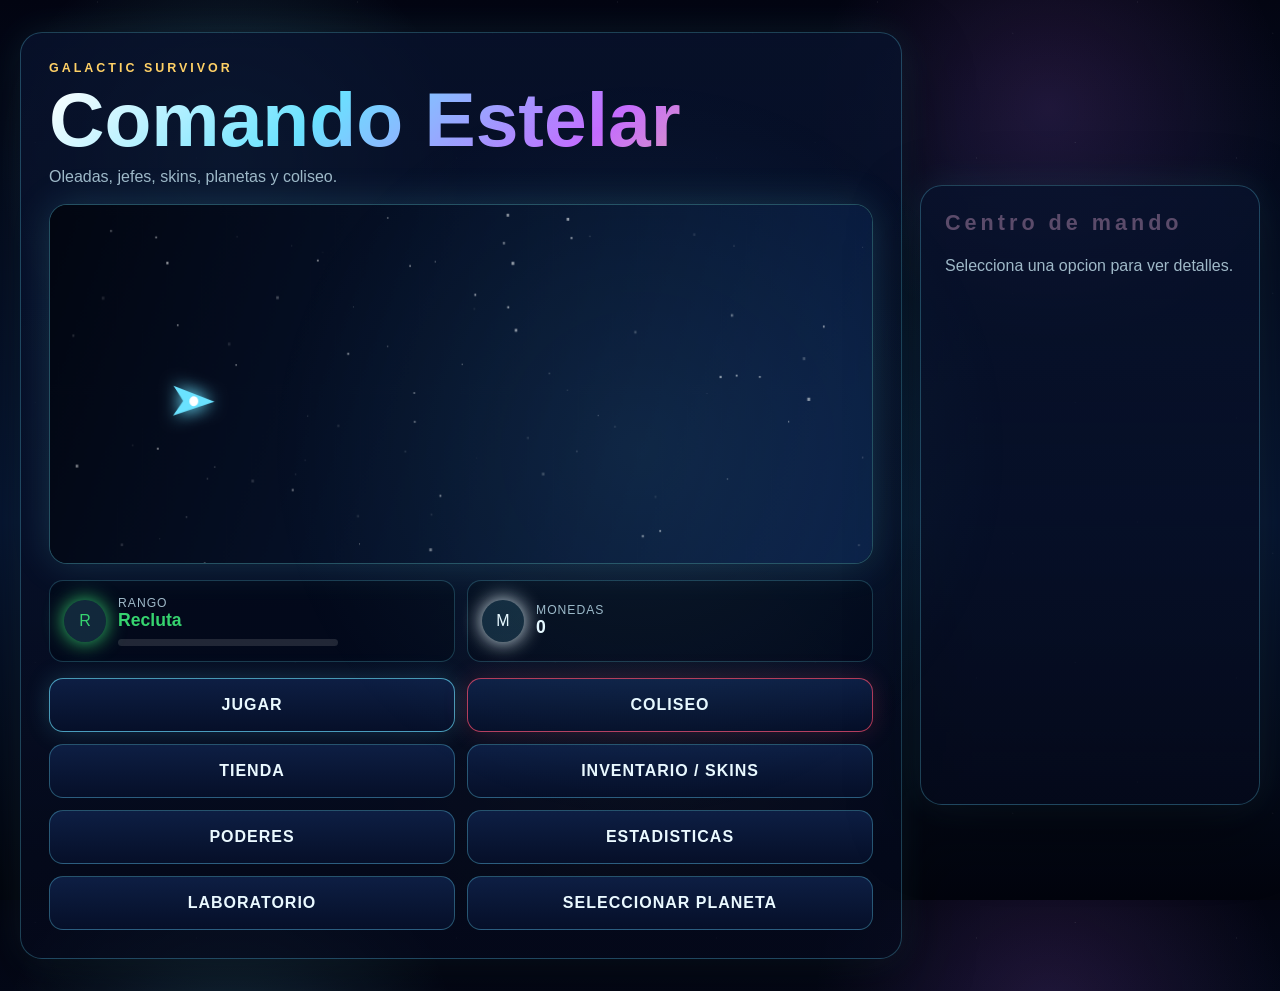
==== commit 10fdfd22: "first commit" ====
--- a/index.html
+++ b/index.html
@@ -6,6 +6,7 @@
     <title>Galactic Survivor</title>
     <link rel="stylesheet" href="css/juego.css">
     <link rel="stylesheet" href="css/expansion.css">
+    <link rel="stylesheet" href="css/mobile-controls.css">
     <link rel="stylesheet" href="css/menu.css">
 </head>
 <body class="menu-active">
@@ -281,7 +282,11 @@
     <div id="transitionOverlay" class="transition-overlay"></div>
     <script src="js/juego.js"></script>
     <script src="js/expansion.js"></script>
+    <script src="js/casino-coliseum.js"></script>
     <script src="js/mega-content.js"></script>
+    <script src="js/image-bosses.js"></script>
+    <script src="js/boss-rng.js"></script>
+    <script src="js/mobile-controls.js"></script>
     <script src="js/menu.js"></script>
 </body>
 </html>
--- a/css/expansion.css
+++ b/css/expansion.css
@@ -120,6 +120,14 @@
     background: radial-gradient(circle at 50% 55%, #9a5b18, #3b1f0b 60%, #110804);
 }
 
+body[data-map="casino"] #gameCanvas {
+    background:
+        radial-gradient(circle at 50% 20%, rgba(255,209,102,.24), transparent 28%),
+        radial-gradient(circle at 28% 64%, rgba(255,51,77,.22), transparent 30%),
+        radial-gradient(circle at 72% 62%, rgba(122,229,130,.16), transparent 28%),
+        linear-gradient(180deg, #080012, #1f0b2e 48%, #09020c);
+}
+
 body[data-map="lava"] #gameCanvas {
     background: radial-gradient(circle at 50% 70%, #ff6b00, #5b1206 48%, #120404);
 }
@@ -154,6 +162,83 @@
 body[data-mode="coliseum"] #bossName {
     color: #ff6b8b;
     text-shadow: 0 0 18px rgba(255, 80, 120, .55);
+}
+
+.casino-tier-card {
+    border-color: rgba(255, 209, 102, .78);
+    background:
+        radial-gradient(circle at 18% 10%, rgba(255,209,102,.3), transparent 26%),
+        radial-gradient(circle at 82% 18%, rgba(122,229,130,.24), transparent 28%),
+        radial-gradient(circle at 50% 78%, rgba(179,136,255,.26), transparent 34%),
+        linear-gradient(180deg, rgba(78, 8, 28, .96), rgba(13, 5, 32, .98));
+    box-shadow: 0 0 28px rgba(255, 209, 102, .24), inset 0 0 35px rgba(255, 51, 77, .12);
+}
+
+.casino-tier-card::before {
+    content: '';
+    position: absolute;
+    inset: 8px;
+    border: 1px dashed rgba(255, 209, 102, .38);
+    border-radius: 12px;
+    pointer-events: none;
+}
+
+.casino-tier-card::after {
+    content: '777';
+    position: absolute;
+    top: 14px;
+    right: 16px;
+    color: #7ae582;
+    font-size: .9rem;
+    font-weight: 900;
+    text-shadow: 0 0 12px rgba(122, 229, 130, .8);
+}
+
+.casino-tier-card .tier-skulls {
+    color: #ffd166;
+    text-shadow: 0 0 18px rgba(255, 209, 102, .7), 0 0 28px rgba(255, 51, 77, .45);
+}
+
+.casino-tier-card h3 {
+    color: #fff7c7;
+}
+
+.casino-tier-card p {
+    color: #ffd6e0;
+}
+
+.casino-tier-card small {
+    color: #d8b4fe;
+}
+
+.casino-tier-card em {
+    color: #7ae582;
+}
+
+.casino-tier-card .menuBtn {
+    border-color: rgba(255,209,102,.72);
+    background: linear-gradient(90deg, rgba(255,51,77,.9), rgba(88,28,135,.88), rgba(20,184,166,.82));
+    box-shadow: 0 0 24px rgba(255,209,102,.34);
+}
+
+body[data-coliseum-tier="casino"] #hudTop,
+body[data-coliseum-tier="casino"] #hudBottom {
+    background:
+        radial-gradient(circle at 12% 0%, rgba(255,209,102,.24), transparent 28%),
+        linear-gradient(180deg, rgba(38, 8, 36, .88), rgba(4, 8, 22, .82));
+    border-color: rgba(255, 209, 102, .36);
+}
+
+body[data-coliseum-tier="casino"] #waveText,
+body[data-coliseum-tier="casino"] #bossName {
+    color: #ffd166;
+    text-shadow: 0 0 18px rgba(255, 209, 102, .72), 0 0 30px rgba(255, 51, 77, .38);
+}
+
+.casinoHudIcon {
+    border-radius: 10px;
+    background: rgba(12, 4, 24, .78);
+    box-shadow: 0 0 18px currentColor;
 }
 
 @media (max-width: 760px) {
@@ -551,3 +636,147 @@
         padding-right: 4px;
     }
 }
+
+/* Casino Coliseum final overrides */
+#coliseumSelectScreen .coliseum-tier-grid {
+    grid-template-columns: repeat(5, minmax(0, 1fr));
+}
+
+#coliseumSelectScreen .casino-tier-card {
+    color: #ffd166;
+    border-color: rgba(255, 209, 102, .78);
+    background:
+        radial-gradient(circle at 18% 10%, rgba(255,209,102,.3), transparent 26%),
+        radial-gradient(circle at 82% 18%, rgba(122,229,130,.24), transparent 28%),
+        radial-gradient(circle at 50% 78%, rgba(179,136,255,.26), transparent 34%),
+        linear-gradient(180deg, rgba(78, 8, 28, .96), rgba(13, 5, 32, .98));
+    box-shadow: 0 0 28px rgba(255, 209, 102, .24), inset 0 0 35px rgba(255, 51, 77, .12);
+}
+
+#coliseumSelectScreen .casino-tier-card::before {
+    content: '';
+    position: absolute;
+    inset: 8px;
+    height: auto;
+    border: 1px dashed rgba(255, 209, 102, .38);
+    border-radius: 12px;
+    opacity: 1;
+    pointer-events: none;
+}
+
+#coliseumSelectScreen .casino-tier-card::after {
+    content: '777';
+    position: absolute;
+    inset: 14px 16px auto auto;
+    height: auto;
+    border: 0;
+    color: #7ae582;
+    font-size: .9rem;
+    font-weight: 900;
+    opacity: 1;
+    text-shadow: 0 0 12px rgba(122, 229, 130, .8);
+}
+
+#coliseumSelectScreen .casino-tier-card .tier-skulls {
+    color: #ffd166;
+    text-shadow: 0 0 18px rgba(255, 209, 102, .7), 0 0 28px rgba(255, 51, 77, .45);
+}
+
+#coliseumSelectScreen .casino-tier-card p {
+    color: #ffd6e0;
+}
+
+#coliseumSelectScreen .casino-tier-card small {
+    color: #d8b4fe;
+}
+
+#coliseumSelectScreen .casino-tier-card em {
+    color: #7ae582;
+}
+
+#coliseumSelectScreen .casino-tier-card .menuBtn {
+    border-color: rgba(255,209,102,.72);
+    background: linear-gradient(90deg, rgba(255,51,77,.9), rgba(88,28,135,.88), rgba(20,184,166,.82));
+    box-shadow: 0 0 24px rgba(255,209,102,.34);
+}
+
+body[data-mode="coliseum"][data-coliseum-tier="casino"] #hudTop::after {
+    content: "COLISEO CASINO | 5 CALAVERAS";
+    color: #ffd166;
+}
+
+#coliseumSelectScreen .super-boss-tier-card {
+    color: #ffdd57;
+    border-color: rgba(255, 68, 68, .82);
+    background:
+        radial-gradient(circle at 18% 12%, rgba(255,221,87,.34), transparent 25%),
+        radial-gradient(circle at 78% 18%, rgba(255,51,77,.28), transparent 30%),
+        radial-gradient(circle at 50% 82%, rgba(125,249,255,.2), transparent 34%),
+        linear-gradient(180deg, rgba(74, 12, 12, .97), rgba(5, 6, 24, .98));
+    box-shadow: 0 0 30px rgba(255,68,68,.3), inset 0 0 42px rgba(255,221,87,.12);
+}
+
+#coliseumSelectScreen .super-boss-tier-card::before {
+    content: '';
+    position: absolute;
+    inset: 8px;
+    height: auto;
+    border: 1px solid rgba(255,221,87,.36);
+    border-radius: 12px;
+    opacity: 1;
+    pointer-events: none;
+}
+
+#coliseumSelectScreen .super-boss-tier-card::after {
+    content: 'BOSS';
+    position: absolute;
+    inset: 14px 16px auto auto;
+    height: auto;
+    border: 0;
+    color: #ff4444;
+    font-size: .86rem;
+    font-weight: 900;
+    opacity: 1;
+    text-shadow: 0 0 12px rgba(255,68,68,.85);
+}
+
+#coliseumSelectScreen .super-boss-tier-card .dragon-tier {
+    color: #ffdd57;
+    text-shadow: 0 0 18px rgba(255,221,87,.75), 0 0 30px rgba(255,68,68,.55);
+    font-size: 1.28rem;
+}
+
+#coliseumSelectScreen .super-boss-tier-card p {
+    color: #ffd6d6;
+}
+
+#coliseumSelectScreen .super-boss-tier-card small {
+    color: #bae6fd;
+}
+
+#coliseumSelectScreen .super-boss-tier-card em {
+    color: #ffdd57;
+}
+
+#coliseumSelectScreen .super-boss-tier-card .menuBtn {
+    border-color: rgba(255,221,87,.72);
+    background: linear-gradient(90deg, rgba(255,68,68,.96), rgba(127,29,29,.94), rgba(255,221,87,.74));
+    box-shadow: 0 0 24px rgba(255,68,68,.38);
+}
+
+body[data-mode="coliseum"][data-coliseum-tier="superboss"] #hudTop::after {
+    content: "MODO SUPER JEFES | DRAGON COLOSAL";
+    color: #ffdd57;
+}
+
+@media (max-width: 1180px) {
+    #coliseumSelectScreen .coliseum-tier-grid {
+        grid-template-columns: repeat(2, minmax(0, 1fr));
+    }
+}
+
+@media (max-width: 640px) {
+    #coliseumSelectScreen .coliseum-tier-grid {
+        grid-template-columns: 1fr;
+    }
+}
--- a/css/mobile-controls.css
+++ b/css/mobile-controls.css
@@ -0,0 +1,324 @@
+body.mobile-device #hud {
+    pointer-events: none;
+}
+
+body.mobile-device #hudTop,
+body.mobile-device #hudBottom {
+    position: absolute;
+    left: 0;
+    right: 0;
+    display: flex;
+    align-items: center;
+    justify-content: space-between;
+    gap: 1.2vw;
+    padding: 1vh 1.4vw;
+}
+
+body.mobile-device #hudTop {
+    top: 0.2vh;
+}
+
+body.mobile-device #hudBottom {
+    bottom: 0.4vh;
+    justify-content: center;
+}
+
+body.mobile-device #playerStats,
+body.mobile-device #waveInfo,
+body.mobile-device #scoreInfo,
+body.mobile-device #weaponInfo,
+body.mobile-device #cooldowns,
+body.mobile-device #powerups,
+body.mobile-device #topRightUI,
+body.mobile-device #playerXPBar,
+body.mobile-device #quickAccessButtons {
+    background: rgba(4, 12, 28, 0.42) !important;
+    backdrop-filter: blur(6px);
+    border: 1px solid rgba(120, 210, 255, 0.18);
+    border-radius: 14px;
+    box-shadow: none !important;
+}
+
+body.mobile-device #playerStats,
+body.mobile-device #waveInfo,
+body.mobile-device #scoreInfo {
+    min-width: 0;
+    flex: 1 1 0;
+    padding: 0.8vh 1vw;
+}
+
+body.mobile-device #scoreInfo {
+    display: flex;
+    flex-direction: column;
+    align-items: flex-end;
+}
+
+body.mobile-device #waveInfo {
+    text-align: center;
+}
+
+body.mobile-device #weaponInfo {
+    max-width: 28vw;
+    padding: 0.8vh 1vw;
+}
+
+body.mobile-device #cooldowns {
+    display: flex;
+    gap: 0.8vw;
+    padding: 0.8vh 1vw;
+}
+
+body.mobile-device #powerups {
+    max-width: 30vw;
+    padding: 0.5vh 0.8vw;
+}
+
+body.mobile-device #topRightUI {
+    top: 1.1vh;
+    right: 1vw;
+    gap: 0.8vw;
+    padding: 0.4vh 0.8vw;
+}
+
+body.mobile-device #playerXPBar {
+    bottom: 12.8vh;
+    min-width: 34vw;
+    padding: 0.7vh 1vw;
+}
+
+body.mobile-device #quickAccessButtons {
+    bottom: 12.4vh;
+    right: 1.2vw;
+    gap: 0.8vw;
+    padding: 0.7vh;
+}
+
+body.mobile-device .quick-btn {
+    width: 7.4vw;
+    height: 7.4vw;
+    min-width: 40px;
+    min-height: 40px;
+}
+
+.mobile-controls-root {
+    position: absolute;
+    inset: 0;
+    pointer-events: none;
+    z-index: 140;
+}
+
+.mobile-controls-root.hidden {
+    display: none !important;
+}
+
+.mobile-top-actions,
+.mobile-right-actions,
+.mobile-joystick-zone {
+    position: absolute;
+    pointer-events: auto;
+}
+
+.mobile-top-actions {
+    top: 1.1vh;
+    right: 1.2vw;
+    display: flex;
+    gap: 1vw;
+}
+
+.mobile-top-btn,
+.mobile-skill-btn,
+.mobile-super-btn,
+.mobile-joystick,
+.mobile-stick {
+    touch-action: none;
+    user-select: none;
+    -webkit-user-select: none;
+}
+
+.mobile-top-btn {
+    min-width: 9vw;
+    min-height: 9vw;
+    width: 48px;
+    height: 48px;
+    border-radius: 50%;
+    border: 1px solid rgba(255,255,255,0.18);
+    background: rgba(6, 18, 36, 0.68);
+    color: #e6fbff;
+    font-weight: 800;
+    letter-spacing: 0;
+    backdrop-filter: blur(8px);
+    box-shadow: 0 8px 18px rgba(0,0,0,0.24);
+}
+
+.mobile-right-actions {
+    right: max(11vw, 62px);
+    bottom: max(13vh, 86px);
+    display: flex;
+    flex-direction: column;
+    gap: 1vh;
+    align-items: center;
+}
+
+.mobile-skill-btn,
+.mobile-super-btn {
+    width: 52px;
+    height: 52px;
+    border-radius: 50%;
+    border: 1px solid rgba(255,255,255,0.18);
+    background: rgba(5, 14, 30, 0.72);
+    color: #ecfbff;
+    display: flex;
+    align-items: center;
+    justify-content: center;
+    flex-direction: column;
+    font-size: 11px;
+    font-weight: 800;
+    backdrop-filter: blur(8px);
+    box-shadow: 0 10px 18px rgba(0,0,0,0.22);
+}
+
+.mobile-super-btn {
+    width: 64px;
+    height: 64px;
+    color: #fff6c9;
+    border-color: rgba(255, 209, 102, 0.42);
+    box-shadow: 0 0 22px rgba(255, 209, 102, 0.24);
+    background: radial-gradient(circle at 35% 25%, rgba(255, 238, 170, 0.2), rgba(48, 20, 4, 0.8));
+}
+
+.mobile-btn-label {
+    font-size: 10px;
+    opacity: 0.8;
+}
+
+.mobile-joystick-zone {
+    width: min(28vw, 156px);
+    height: min(28vw, 156px);
+    bottom: 2.2vh;
+}
+
+.mobile-joystick-zone.left {
+    left: 2vw;
+}
+
+.mobile-joystick-zone.right {
+    right: 2vw;
+}
+
+.mobile-joystick {
+    position: absolute;
+    inset: 0;
+    border-radius: 50%;
+    background: radial-gradient(circle at 50% 50%, rgba(255,255,255,0.08), rgba(5,18,32,0.42));
+    border: 1px solid rgba(165, 220, 255, 0.18);
+    box-shadow: inset 0 0 24px rgba(255,255,255,0.03), 0 12px 22px rgba(0,0,0,0.22);
+}
+
+.mobile-stick {
+    position: absolute;
+    width: 42%;
+    height: 42%;
+    left: 29%;
+    top: 29%;
+    border-radius: 50%;
+    background: radial-gradient(circle at 40% 30%, rgba(255,255,255,0.26), rgba(0,180,255,0.34));
+    border: 1px solid rgba(255,255,255,0.24);
+    box-shadow: 0 0 16px rgba(0, 200, 255, 0.18);
+    transition: transform 0.04s linear;
+}
+
+.mobile-top-btn:active,
+.mobile-skill-btn:active,
+.mobile-super-btn:active,
+.mobile-top-btn.is-active,
+.mobile-skill-btn.is-active,
+.mobile-super-btn.is-active {
+    transform: scale(0.94);
+    background: rgba(24, 70, 118, 0.84);
+    box-shadow: 0 0 22px rgba(0, 240, 255, 0.26);
+}
+
+.mobile-super-btn:active,
+.mobile-super-btn.is-active {
+    box-shadow: 0 0 26px rgba(255, 209, 102, 0.42);
+}
+
+.rotate-lock {
+    position: absolute;
+    inset: 0;
+    z-index: 150;
+    display: none;
+    align-items: center;
+    justify-content: center;
+    background: rgba(4, 8, 18, 0.92);
+    backdrop-filter: blur(8px);
+    color: #e9fbff;
+    text-align: center;
+    padding: 24px;
+    pointer-events: auto;
+}
+
+body.mobile-device.is-portrait .rotate-lock {
+    display: flex;
+}
+
+.rotate-lock-card {
+    max-width: 320px;
+    padding: 22px 20px;
+    border-radius: 18px;
+    border: 1px solid rgba(160, 220, 255, 0.22);
+    background: rgba(7, 18, 34, 0.74);
+}
+
+.rotate-lock-card strong {
+    display: block;
+    font-size: 20px;
+    margin-bottom: 8px;
+}
+
+body.mobile-device .screen .menuContent {
+    width: min(86vw, 520px);
+    padding: 20px 16px;
+}
+
+body.mobile-device .menuButtons {
+    gap: 9px;
+    margin-top: 18px;
+}
+
+body.mobile-device .menuBtn {
+    padding: 11px 18px;
+    font-size: 0.95rem;
+}
+
+body.mobile-device .gamification-panel,
+body.mobile-device #shopScreen .menuContent,
+body.mobile-device #controlsScreen .menuContent,
+body.mobile-device #pauseScreen .menuContent {
+    max-height: 82vh;
+}
+
+body.mobile-device #shopContent,
+body.mobile-device #missionsList,
+body.mobile-device #rankingList,
+body.mobile-device #bpRewardsList,
+body.mobile-device #mapGrid {
+    overscroll-behavior: contain;
+    -webkit-overflow-scrolling: touch;
+}
+
+@media (max-width: 980px) and (orientation: landscape) {
+    body.mobile-device #hudTop {
+        padding-right: 18vw;
+    }
+
+    body.mobile-device #hudBottom {
+        bottom: 0.2vh;
+        gap: 1vw;
+    }
+
+    body.mobile-device #weaponInfo,
+    body.mobile-device #powerups {
+        max-width: 24vw;
+    }
+}
